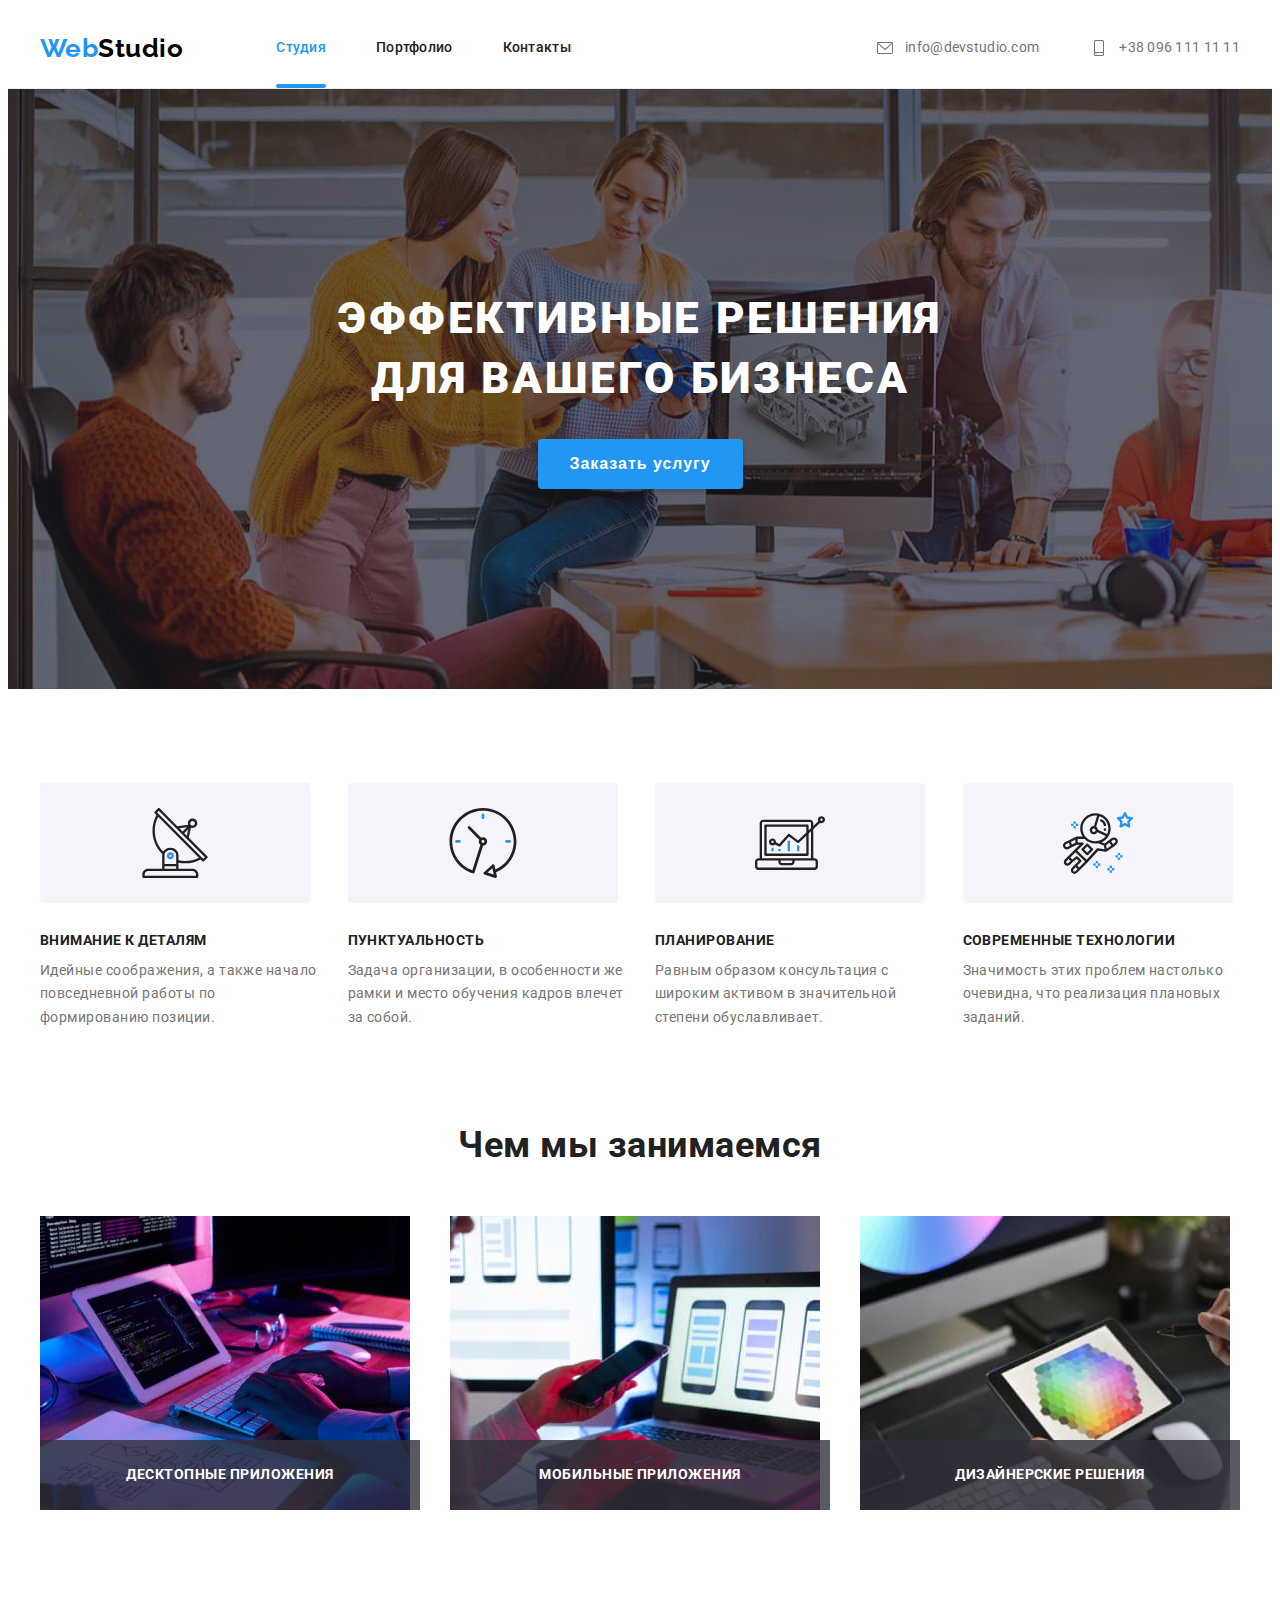
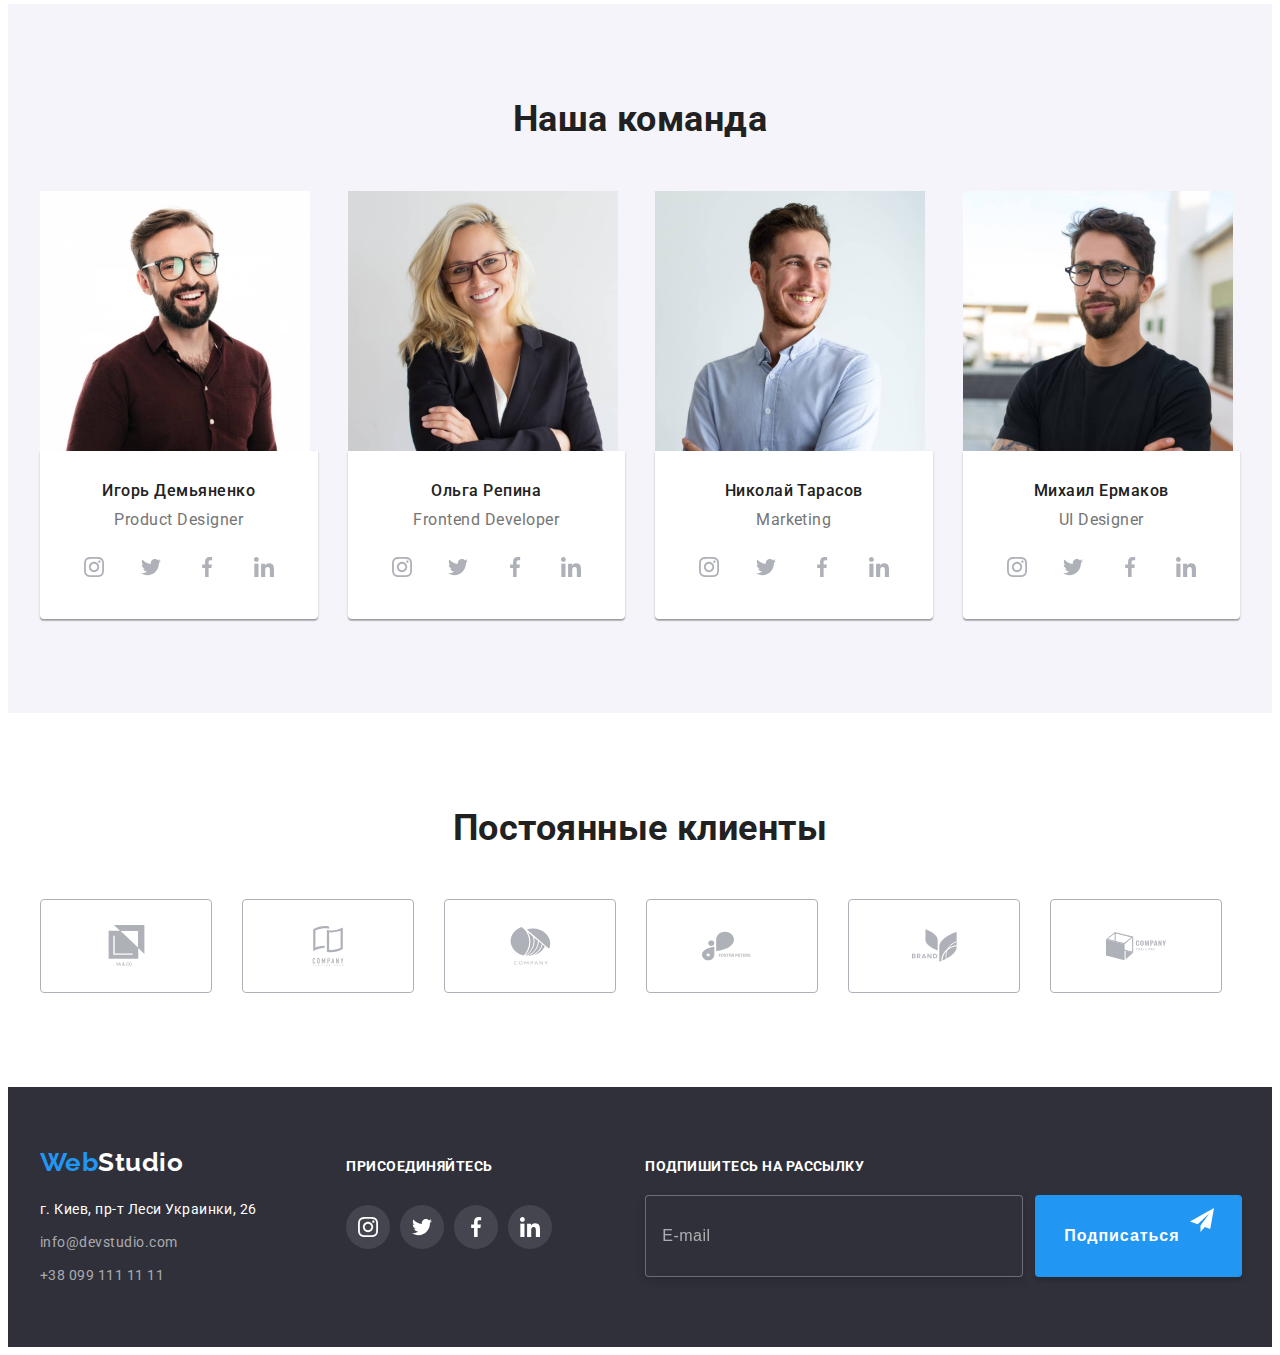
==== index.html @ fe9298d0 "доделывает scss" ====
<!DOCTYPE html>
<html lang="ru">
  <head>
    <meta charset="UTF-8" />
    <meta http-equiv="X-UA-Compatible" content="IE=edge" />
    <meta name="viewport" content="width=device-width, initial-scale=1.0" />
    <title>Document</title>
    <link rel="preconnect" href="https://fonts.googleapis.com" />
    <link rel="preconnect" href="https://fonts.gstatic.com" crossorigin />
    <link
      href="https://fonts.googleapis.com/css2?family=Oleo+Script&family=Raleway:wght@700&family=Roboto:wght@400;500;700;900&display=swap"
      rel="stylesheet"
    />
    <link
      rel="stylesheet"
      href="https://cdnjs.cloudflare.com/ajax/libs/modern-normalize/1.1.0/modern-normalize.min.css"
      integrity="sha512-wpPYUAdjBVSE4KJnH1VR1HeZfpl1ub8YT/NKx4PuQ5NmX2tKuGu6U/JRp5y+Y8XG2tV+wKQpNHVUX03MfMFn9Q=="
      crossorigin="anonymous"
      referrerpolicy="no-referrer"
    />
    <link rel="stylesheet" href="./css/main.min.css" />
  </head>

  <body>
    <!-- Это шапка сайта-->
    <header class="header">
      <div class="container">
        <a class="logo-link link" href="" lang="en"><span class="logo-text">Web</span>Studio</a>
        <!-- Навигация на другие страницы -->
        <nav class="navigation">
          <ul class="nav-list list">
            <li class="nav-header-list-item">
              <a class="nav-list-link active-page link" href="">Студия</a>
            </li>
            <li class="nav-header-list-item">
              <a class="nav-list-link link" href="./portfolio.html">Портфолио</a>
            </li>
            <li class="nav-header-list-item">
              <a class="nav-list-link link" href="">Контакты</a>
            </li>
          </ul>
        </nav>
        <ul class="nav-contact-list list">
          <li class="nav-contact-list-item">
            <a class="header-contact-link link" href="mailto:info@devstudio.com">
              <svg class="header-contact-link-icon" width="20" height="16">
                <use href="./images/sprite.svg#icon-envelope"></use>
              </svg>

              info@devstudio.com</a
            >
          </li>
          <li class="nav-contact-list-item link">
            <a class="header-contact-link link" href="tel:+380961111111">
              <svg class="header-contact-link-icon" width="20" height="16">
                <use href="./images/sprite.svg#icon-smartphone"></use>
              </svg>
              +38 096 111 11 11</a
            >
          </li>
        </ul>
      </div>
    </header>
    <main>
      <!-- Это герой!-->
      <section class="hero">
        <div class="container">
          <h1 class="hero-title">
            Эффективные решения <span class="indent">для вашего бизнеса</span>
          </h1>
          <button class="btn" type="button" data-modal-open>Заказать услугу</button>
        </div>
      </section>

      <!-- Наши преимущества-->
      <section class="benefits section">
        <div class="container">
          <h2 class="title visually-hidden">Наши преимущества</h2>
          <ul class="benefits-list list">
            <li class="benefits-list-item">
              <div class="benefits-list-item-icon">
                <svg width="70" height="70">
                  <use href="./images/sprite.svg#icon-antenna"></use>
                </svg>
              </div>
              <h3 class="benefits-list-title">Внимание к деталям</h3>
              <p class="benefits-description">
                Идейные соображения, а также начало повседневной работы по формированию позиции.
              </p>
            </li>
            <li class="benefits-list-item">
              <div class="benefits-list-item-icon">
                <svg width="70" height="70">
                  <use href="./images/sprite.svg#icon-clock"></use>
                </svg>
              </div>
              <h3 class="benefits-list-title">Пунктуальность</h3>
              <p class="benefits-description">
                Задача организации, в особенности же рамки и место обучения кадров влечет за собой.
              </p>
            </li>
            <li class="benefits-list-item">
              <div class="benefits-list-item-icon">
                <svg width="70" height="70">
                  <use href="./images/sprite.svg#icon-diagram"></use>
                </svg>
              </div>
              <h3 class="benefits-list-title">Планирование</h3>
              <p class="benefits-description">
                Равным образом консультация с широким активом в значительной степени обуславливает.
              </p>
            </li>
            <li class="benefits-list-item">
              <div class="benefits-list-item-icon">
                <svg width="70" height="70">
                  <use href="./images/sprite.svg#icon-astronaut"></use>
                </svg>
              </div>
              <h3 class="benefits-list-title">Современные технологии</h3>
              <p class="benefits-description">
                Значимость этих проблем настолько очевидна, что реализация плановых заданий.
              </p>
            </li>
          </ul>
        </div>
      </section>

      <!-- Чем мы занимаемся-->
      <section class="activity section">
        <div class="container">
          <h2 class="title">Чем мы занимаемся</h2>
          <ul class="activity-list list">
            <li class="activity-list-item">
              <a href="">
                <div class="activity-list-img">
                  <img
                    src="./images/activity/img1.jpg"
                    alt="Планшет и клавиатура"
                    width="370"
                    height="294"
                  />
                  <p class="activity-list-description">Десктопные приложения</p>
                </div>
              </a>
            </li>
            <li class="activity-list-item">
              <a href="">
                <div class="activity-list-img">
                  <img
                    src="./images/activity/img2.jpg"
                    alt="Ноутбук и телефон"
                    width="370"
                    height="294"
                  />
                  <p class="activity-list-description">Мобильные приложения</p>
                </div>
              </a>
            </li>
            <li class="activity-list-item">
              <a href="">
                <div class="activity-list-img">
                  <img src="./images/activity/img3.jpg" alt="Планшет" width="370" height="294" />
                  <p class="activity-list-description">Дизайнерские решения</p>
                </div>
              </a>
            </li>
          </ul>
        </div>
      </section>

      <!-- Наша команда-->
      <section class="team section">
        <div class="container">
          <h2 class="title">Наша команда</h2>
          <ul class="team-list list">
            <li class="team-list-item">
              <img
                src="./images/command/foto-1.jpg"
                alt="Игорь Демьяненко"
                width="270"
                height="260"
              />
              <div class="team-list-item-wrapper">
                <h3 class="team-list-title">Игорь Демьяненко</h3>
                <p class="team-list-description" lang="en">Product Designer</p>
                <ul class="list-social list">
                  <li>
                    <a class="list-social-link" href="">
                      <svg class="list-social-link-icon" width="20" height="20">
                        <use href="./images/sprite.svg#icon-instagram"></use>
                      </svg>
                    </a>
                  </li>
                  <li>
                    <a class="list-social-link" href="">
                      <svg class="list-social-link-icon" width="20" height="20">
                        <use href="./images/sprite.svg#icon-twitter"></use>
                      </svg>
                    </a>
                  </li>
                  <li>
                    <a class="list-social-link" href="">
                      <svg class="list-social-link-icon" width="20" height="20">
                        <use href="./images/sprite.svg#icon-facebook"></use>
                      </svg>
                    </a>
                  </li>
                  <li>
                    <a class="list-social-link" href="">
                      <svg class="list-social-link-icon" width="20" height="20">
                        <use href="./images/sprite.svg#icon-linkedin"></use>
                      </svg>
                    </a>
                  </li>
                </ul>
              </div>
            </li>
            <li class="team-list-item">
              <img src="./images/command/foto-2.jpg" alt="Ольга Репина" width="270" height="260" />
              <div class="team-list-item-wrapper">
                <h3 class="team-list-title">Ольга Репина</h3>
                <p class="team-list-description" lang="en">Frontend Developer</p>
                <ul class="list-social list">
                  <li>
                    <a class="list-social-link" href="">
                      <svg class="list-social-link-icon" width="20" height="20">
                        <use href="./images/sprite.svg#icon-instagram"></use>
                      </svg>
                    </a>
                  </li>
                  <li>
                    <a class="list-social-link" href="">
                      <svg class="list-social-link-icon" width="20" height="20">
                        <use href="./images/sprite.svg#icon-twitter"></use>
                      </svg>
                    </a>
                  </li>
                  <li>
                    <a class="list-social-link" href="">
                      <svg class="list-social-link-icon" width="20" height="20">
                        <use href="./images/sprite.svg#icon-facebook"></use>
                      </svg>
                    </a>
                  </li>
                  <li>
                    <a class="list-social-link" href="">
                      <svg class="list-social-link-icon" width="20" height="20">
                        <use href="./images/sprite.svg#icon-linkedin"></use>
                      </svg>
                    </a>
                  </li>
                </ul>
              </div>
            </li>
            <li class="team-list-item">
              <img
                src="./images/command/foto-3.jpg"
                alt="Николай Тарасов"
                width="270"
                height="260"
              />
              <div class="team-list-item-wrapper">
                <h3 class="team-list-title">Николай Тарасов</h3>
                <p class="team-list-description" lang="en">Marketing</p>
                <ul class="list-social list">
                  <li>
                    <a class="list-social-link" href="">
                      <svg class="list-social-link-icon" width="20" height="20">
                        <use href="./images/sprite.svg#icon-instagram"></use>
                      </svg>
                    </a>
                  </li>
                  <li>
                    <a class="list-social-link" href="">
                      <svg class="list-social-link-icon" width="20" height="20">
                        <use href="./images/sprite.svg#icon-twitter"></use>
                      </svg>
                    </a>
                  </li>
                  <li>
                    <a class="list-social-link" href="">
                      <svg class="list-social-link-icon" width="20" height="20">
                        <use href="./images/sprite.svg#icon-facebook"></use>
                      </svg>
                    </a>
                  </li>
                  <li>
                    <a class="list-social-link" href="">
                      <svg class="list-social-link-icon" width="20" height="20">
                        <use href="./images/sprite.svg#icon-linkedin"></use>
                      </svg>
                    </a>
                  </li>
                </ul>
              </div>
            </li>
            <li class="team-list-item">
              <img
                src="./images/command/foto-4.jpg"
                alt="Михаил Ермаков"
                width="270"
                height="260"
              />
              <div class="team-list-item-wrapper">
                <h3 class="team-list-title">Михаил Ермаков</h3>
                <p class="team-list-description" lang="en">UI Designer</p>
                <ul class="list-social list">
                  <li>
                    <a class="list-social-link" href="">
                      <svg class="list-social-link-icon" width="20" height="20">
                        <use href="./images/sprite.svg#icon-instagram"></use>
                      </svg>
                    </a>
                  </li>
                  <li>
                    <a class="list-social-link" href="">
                      <svg class="list-social-link-icon" width="20" height="20">
                        <use href="./images/sprite.svg#icon-twitter"></use>
                      </svg>
                    </a>
                  </li>
                  <li>
                    <a class="list-social-link" href="">
                      <svg class="list-social-link-icon" width="20" height="20">
                        <use href="./images/sprite.svg#icon-facebook"></use>
                      </svg>
                    </a>
                  </li>
                  <li>
                    <a class="list-social-link" href="">
                      <svg class="list-social-link-icon" width="20" height="20">
                        <use href="./images/sprite.svg#icon-linkedin"></use>
                      </svg>
                    </a>
                  </li>
                </ul>
              </div>
            </li>
          </ul>
        </div>
      </section>

      <!-- Постоянные клиенты-->
      <section class="clients section">
        <div class="container">
          <h2 class="title">Постоянные клиенты</h2>
          <ul class="clients-list list">
            <li class="clients-list-item">
              <a class="clients-list-link" href="">
                <svg class="clients-list-link-icon" width="41" height="47">
                  <use href="./images/sprite.svg#icon-client-one"></use>
                </svg>
              </a>
            </li>
            <li class="clients-list-item">
              <a class="clients-list-link" href="">
                <svg class="clients-list-link-icon" width="40" height="52">
                  <use href="./images/sprite.svg#icon-client-two"></use>
                </svg>
              </a>
            </li>
            <li class="clients-list-item">
              <a class="clients-list-link" href="">
                <svg class="clients-list-link-icon" width="43" height="41">
                  <use href="./images/sprite.svg#icon-client-three"></use>
                </svg>
              </a>
            </li>
            <li class="clients-list-item">
              <a class="clients-list-link" href="">
                <svg class="clients-list-link-icon" width="106" height="60">
                  <use href="./images/sprite.svg#icon-client-four"></use>
                </svg>
              </a>
            </li>
            <li class="clients-list-item">
              <a class="clients-list-link" href="">
                <svg class="clients-list-link-icon" width="63" height="45">
                  <use href="./images/sprite.svg#icon-client-five"></use>
                </svg>
              </a>
            </li>
            <li class="clients-list-item">
              <a class="clients-list-link" href="">
                <svg class="clients-list-link-icon" width="106" height="60">
                  <use href="./images/sprite.svg#icon-client-six"></use>
                </svg>
              </a>
            </li>
          </ul>
        </div>
      </section>
    </main>

    <!-- Подвал-->
    <footer class="footer section">
      <div class="container">
        <div>
          <a class="logo-link link" href="" lang="en"
            ><span class="logo-text">Web</span><span class="logo-text-footer">Studio</span></a
          >
          <address class="footer-address">
            <ul class="list">
              <li class="footer-address-list-item">
                <a
                  class="footer-address-list-link"
                  href="https://www.google.com/maps/place/%D0%B1%D1%83%D0%BB.+%D0%9B%D0%B5%D1%81%D0%B8+%D0%A3%D0%BA%D1%80%D0%B0%D0%B8%D0%BD%D0%BA%D0%B8,+26,+%D0%9A%D0%B8%D0%B5%D0%B2,+02000/@50.4263966,30.5351145,16.25z/data=!4m5!3m4!1s0x40d4cf0e033ecbe9:0x57a4dffefec77da0!8m2!3d50.4265807!4d30.5383858"
                  target="_blank"
                  rel="noreferrer noopener nofollow"
                >
                  г. Киев, пр-т Леси Украинки, 26</a
                >
              </li>
              <li class="footer-address-list-item">
                <a
                  class="footer-address-list-link footer-contact-link"
                  href="mailto:info@devstudio.com"
                  >info@devstudio.com</a
                >
              </li>
              <li class="footer-address-list-item">
                <a class="footer-address-list-link footer-contact-link" href="tel:+380961111111"
                  >+38 099 111 11 11</a
                >
              </li>
            </ul>
          </address>
        </div>
        <div class="subscription-wrapper">
          <p class="subscription">присоединяйтесь</p>
          <ul class="list-social subscription-list list">
            <li class="subscription-list-item">
              <a class="list-social-link subscription-list-link" href="">
                <svg class="subscription-list-icon" width="20" height="20">
                  <use href="./images/sprite.svg#icon-instagram"></use>
                </svg>
              </a>
            </li>
            <li class="subscription-list-item">
              <a class="list-social-link subscription-list-link" href="">
                <svg class="subscription-list-icon" width="20" height="20">
                  <use href="./images/sprite.svg#icon-twitter"></use>
                </svg>
              </a>
            </li>
            <li class="subscription-list-item">
              <a class="list-social-link subscription-list-link" href="">
                <svg class="subscription-list-icon" width="20" height="20">
                  <use href="./images/sprite.svg#icon-facebook"></use>
                </svg>
              </a>
            </li>
            <li class="subscription-list-item">
              <a class="list-social-link subscription-list-link" href="">
                <svg class="subscription-list-icon" width="20" height="20">
                  <use href="./images/sprite.svg#icon-linkedin"></use>
                </svg>
              </a>
            </li>
          </ul>
        </div>
        <form class="subscribe-form">
          <p class="subscribe-form-name subscription">Подпишитесь на рассылку</p>
          <div class="subscribe-form-wrapper">
            <label class="subscribe-form-label">
              <input class="subscribe-form-email" type="email" name="email" placeholder="E-mail" />
            </label>
            <button class="subscribe-form-btn" type="submit">Подписаться</button>
            <svg class="subscribe-form-icon" width="24" height="24">
              <use href="./images/sprite.svg#icon-icon-send"></use>
            </svg>
          </div>
        </form>
      </div>
    </footer>

    <!-- Модальное окно -->
    <div class="backdrop is-hidden" data-modal>
      <div class="modal">
        <button class="modal-btn-close" type="button" data-modal-close>
          <svg class="modal-btn-icon" width="18" height="18">
            <use href="./images/sprite.svg#icon-close-btn"></use>
          </svg>
        </button>
        <form class="contact-form">
          <p class="contact-form-name">Оставьте свои данные, мы вам перезвоним</p>
          <label class="contact-form-label">
            <span class="contact-form-label-data">Имя</span>
            <span class="contact-form-label-wrapper">
              <input
                class="contact-form-input"
                name="user-name"
                type="text"
                required
                placeholder=" "
              />
              <svg class="contact-form-icon" width="18" height="18">
                <use href="./images/sprite.svg#icon-person-black"></use>
              </svg>
            </span>
          </label>
          <label class="contact-form-label">
            <span class="contact-form-label-data">Телефон</span>
            <span class="contact-form-label-wrapper">
              <input
                class="contact-form-input"
                name="user-phone"
                type="tel"
                required
                placeholder=" "
              />
              <svg class="contact-form-icon" width="18" height="18">
                <use href="./images/sprite.svg#icon-phone-black"></use>
              </svg>
            </span>
          </label>
          <label class="contact-form-label">
            <span class="contact-form-label-data">Почта</span>
            <span class="contact-form-label-wrapper">
              <input
                class="contact-form-input"
                name="user-email"
                type="email"
                required
                placeholder=" "
              />
              <svg class="contact-form-icon" width="18" height="18">
                <use href="./images/sprite.svg#icon-email-black"></use>
              </svg>
            </span>
          </label>
          <label class="contact-form-label">
            <span class="contact-form-label-data">Комментарий</span>
            <textarea
              class="contact-form-message"
              name="user_message"
              placeholder="Введите текст"
            ></textarea>
          </label>
          <div class="contact-form-checkbox-wrapper">
            <input
              class="contact-form-checkbox visually-hidden"
              name="accept-policy"
              type="checkbox"
              id="policy-checkbox"
              required
            />
            <label class="contact-form-checkbox-label" for="policy-checkbox">
              <svg class="contact-form-checkbox-icon" width="16" height="15">
                <use href="./images/sprite.svg#icon-vector"></use>
              </svg>
              <svg class="contact-form-checkbox-icon-check" width="11" height="8">
                <use href="./images/sprite.svg#icon-vector-check"></use>
              </svg>
              Соглашаюсь с рассылкой и принимаю&nbsp;<a
                class="contact-form-checkbox-label-link"
                href=""
                >Условия договора</a
              ></label
            >
          </div>
          <button class="btn contact-form-checkbox-btn" type="submit">Отправить</button>
        </form>
      </div>
    </div>

    <script src="./js/modal.js"></script>
  </body>
</html>
---- css/main.min.css ----
:root{--primary-font-family: Roboto, sans-serif;--secondary-font-family: Raleway, sans-serif;--primary-text-color: #212121;--secondary-text-color: #757575;--light-text-color: #ffffff;--dark-text-color: #000000;--accent-color: #2196f3;--primary-background-color: #ffffff;--secondary-background-color: #e5e5e5;--dark-background-color: #2f303a;--bg-images-lianer-gradient: rgba(47, 48, 58, 0.4);--bg-activity-section: rgba(47, 48, 58, 0.8);--bg-cards-portfolio: rgba(33, 150, 243, 0.9);--bg-bd-modal: rgba(0, 0, 0, 0.2);--bg-modal-form-border: rgba(33, 33, 33, 0.2);--button-hover-color: #188ce8;--border-img-color: #eeeeee;--footer-contact-link-color: #ffffff99;--btn-portfolio-bg-color: #f5f4fa;--icon-social-color: #afb1b8;--transition-duration: 250ms;--transition-timing-function: cubic-bezier(0.4, 0, 0.2, 1)}.visually-hidden{position:absolute;width:1px;height:1px;margin:-1px;border:0;padding:0;white-space:nowrap;clip-path:inset(100%);clip:rect(0 0 0 0);overflow:hidden}body{font-family:var(--primary-font-family);letter-spacing:0.03em;color:var(--primary-text-color);background-color:var(--primary-background-color)}h1,h2,h3,h4,h5,h6,p{margin:0}img{display:block;max-width:100%;height:auto}.link{text-decoration:none;color:currentColor}.list{list-style:none;padding:0;margin:0}.section{padding-top:94px;padding-bottom:94px}.container{width:1200px;margin:0 auto;padding-left:15px;padding-right:15px}.indent{display:block}.logo-link{display:block;margin-right:93px;font-family:var(--secondary-font-family);font-weight:700;font-size:26px;line-height:1.19;color:var(--dark-text-color)}.logo-text{color:var(--accent-color)}.btn{min-width:200px;padding:10px 32px;border:none;border-radius:4px;font-weight:700;font-size:16px;line-height:1.87;align-items:center;letter-spacing:0.06em;cursor:pointer;color:var(--light-text-color);background-color:var(--accent-color);box-shadow:0px 4px 4px rgba(0,0,0,0.15);transition:background-color var(--transition-duration) var(--transition-timing-function),box-shadow var(--transition-duration) var(--transition-timing-function)}.btn:hover,.btn:focus{background-color:var(--button-hover-color);box-shadow:0px 4px 4px rgba(0,0,0,0.15)}.title{margin-bottom:50px;font-weight:700;font-size:36px;line-height:1.17;text-align:center}.list-social{display:flex;justify-content:space-between;margin-right:32px;margin-left:32px}.list-social-link{display:flex;width:44px;height:44px;border-radius:50%;justify-content:center;align-items:center;transition:background-color var(--transition-duration) var(--transition-timing-function)}.list-social-link:hover,.list-social-link:focus{background-color:var(--accent-color)}.list-social-link-icon{fill:var(--icon-social-color);transition:fill var(--transition-duration) var(--transition-timing-function)}.list-social-link:hover .list-social-link-icon,.list-social-link:focus .list-social-link-icon{fill:var(--light-text-color)}.backdrop{position:fixed;left:0;top:0;width:100vw;height:100vh;background:var(--bg-bd-modal);transition:transform var(--transition-duration) var(--transition-timing-function)}.backdrop.is-hidden{opacity:0;visibility:hidden;pointer-events:none}.backdrop.is-hidden .modal{transform:scale(1.1)}.modal{position:absolute;top:50%;left:50%;transform:translate(-50%, -50%) scale(1);width:528px;height:581px;background:var(--primary-background-color);box-shadow:0px 1px 3px rgba(0,0,0,0.12),0px 1px 1px rgba(0,0,0,0.14),0px 2px 1px rgba(0,0,0,0.2);border-radius:4px;padding:40px}.modal-btn-close{position:absolute;right:8px;top:8px;display:flex;justify-content:center;align-items:center;width:30px;height:30px;border-radius:50%;background:var(--primary-background-color);border:1px solid rgba(0,0,0,0.1);padding:0;cursor:pointer;transition:fill var(--transition-duration) var(--transition-timing-function)}.modal-btn-close:hover,.modal-btn-close:focus{outline:none;fill:var(--accent-color)}.contact-form-name{margin-bottom:12px;font-weight:700;font-size:20px;line-height:1.15;text-align:center;color:var(--primary-text-color)}.contact-form-label{display:block}.contact-form-label-data{margin-bottom:4px;display:inline-block;font-size:12px;line-height:1.17;letter-spacing:0.01em;color:var(--secondary-text-color)}.contact-form-label-wrapper{position:relative;display:block}.contact-form-input{padding-left:42px;padding-right:0;width:100%;height:40px;border:1px solid var(--bg-modal-form-border);border-radius:4px;transition:border-color var(--transition-duration) var(--transition-timing-function),fill var(--transition-duration) var(--transition-timing-function)}.contact-form-input:focus{outline:none;border-color:var(--accent-color);background-color:var(--primary-background-color);cursor:pointer}.contact-form-icon{position:absolute;left:12px;top:11px}.contact-form-input:focus+.contact-form-icon{fill:var(--accent-color)}.contact-form-input:not(:placeholder-shown):required,.contact-form-message:not(:placeholder-shown){border-color:var(--accent-color);background-color:var(--primary-background-color)}.contact-form-input:not(:placeholder-shown):required+.contact-form-icon{fill:var(--accent-color)}.contact-form-message{padding:12px 16px;width:100%;height:120px;resize:none;border:1px solid var(--bg-modal-form-border);border-radius:4px;transition:border-color var(--transition-duration) var(--transition-timing-function)}.contact-form-message:focus{outline:none;border-color:var(--accent-color);cursor:pointer}.contact-form-message::placeholder{font-weight:400;font-size:12px;line-height:1.17;letter-spacing:0.01em;color:rgba(117,117,117,0.5)}.contact-form-checkbox-wrapper{position:relative;margin-top:20px;margin-bottom:30px;display:flex;align-items:center;justify-content:center}.contact-form-checkbox-label{display:flex;align-items:center}.contact-form-checkbox-icon{margin-right:8px;fill:var(--primary-text-color)}.contact-form-checkbox-icon-check{position:absolute;left:17px;top:50%;transform:translateY(-50%);opacity:0}.contact-form-checkbox:focus+.contact-form-checkbox-label>.contact-form-checkbox-icon{fill:var(--accent-color)}.contact-form-checkbox:checked+.contact-form-checkbox-label>.contact-form-checkbox-icon{background-color:var(--accent-color);fill:var(--accent-color)}.contact-form-checkbox:checked+.contact-form-checkbox-label>.contact-form-checkbox-icon-check{opacity:1}.contact-form-checkbox-label{margin-left:8px;font-weight:400;font-size:14px;line-height:1.71;color:var(--secondary-text-color)}.contact-form-checkbox-label-link{color:var(--accent-color)}.contact-form-checkbox-btn{display:block;margin:0 auto;outline:none;padding:10px 55px}.header{border-bottom:1px solid #ececec}.header>.container{display:flex;align-items:center}.nav-list{display:flex;align-items:center}.nav-header-list-item{margin-right:50px}.nav-header-list-item:last-child{margin-right:0}.nav-list-link{position:relative;display:block;padding-top:32px;padding-bottom:32px;font-weight:500;font-size:14px;line-height:1.14;letter-spacing:0.02em;transition:color var(--transition-duration) var(--transition-timing-function)}.nav-list-link:hover,.nav-list-link:focus,.active-page,.header-contact-link:hover,.header-contact-link:focus{color:var(--accent-color)}.active-page::after{position:absolute;left:0;bottom:0;content:'';display:block;width:100%;height:4px;border-radius:2px;background-color:var(--accent-color)}.nav-contact-list{display:flex;margin-left:auto;align-items:center}.nav-contact-list-item{margin-right:50px}.nav-contact-list-item:last-child{margin-right:0}.header-contact-link{display:flex;justify-content:center;align-items:center;padding-top:32px;padding-bottom:32px;font-size:14px;line-height:1.14;letter-spacing:0.02em;color:var(--secondary-text-color)}.header-contact-link-icon{margin-right:10px;fill:var(--secondary-text-color);transition:fill var(--transition-duration) var(--transition-timing-function)}.header-contact-link:hover .header-contact-link-icon,.header-contact-link:focus .header-contact-link-icon{fill:var(--accent-color)}.hero{padding-top:200px;padding-bottom:200px;margin:0 auto;max-width:1600px;text-align:center;background-color:var(--dark-background-color);background-image:linear-gradient(var(--bg-images-lianer-gradient), var(--bg-images-lianer-gradient)),url(../images/hero/bg-fon-hero.jpg);background-size:cover}.hero-title{margin-bottom:30px;font-weight:900;font-size:44px;line-height:1.36;text-align:center;letter-spacing:0.06em;text-transform:uppercase;color:var(--light-text-color)}.benefits{padding-bottom:0}.benefits-list{display:flex;margin-left:-30px;margin-top:-30px}.benefits-list-item{flex-basis:calc((100% - 120px) / 4);margin-left:30px;margin-top:30px}.benefits-list-item-icon{display:flex;width:270px;height:120px;margin-bottom:30px;border-radius:4px;justify-content:center;align-items:center;background:var(--btn-portfolio-bg-color)}.benefits-list-title{margin-bottom:10px;font-size:14px;line-height:1.14;text-transform:uppercase;text-align:left}.benefits-description{font-size:14px;line-height:1.71;color:var(--secondary-text-color)}.activity-list{display:flex;margin-left:-30px;margin-top:-30px}.activity-list-item{flex-basis:calc((100% - 90px) / 3);margin-left:30px;margin-top:30px}.activity-list-img{position:relative}.activity-list-description{position:absolute;left:0;bottom:0;width:100%;font-weight:700;font-size:14px;line-height:1.14;text-align:center;text-transform:uppercase;color:var(--light-text-color);background:var(--bg-activity-section);padding-top:27px;padding-bottom:27px}.team{background-color:var(--btn-portfolio-bg-color)}.team-list{display:flex;margin-left:-30px;margin-top:-30px}.team-list-item{flex-basis:calc((100% - 120px) / 4);margin-left:30px;margin-top:30px}.team-list-item-wrapper{padding-top:30px;padding-bottom:30px;border-radius:0px 0px 4px 4px;box-shadow:0px 1px 3px rgba(0,0,0,0.12),0px 1px 1px rgba(0,0,0,0.14),0px 2px 1px rgba(0,0,0,0.2);background:var(--primary-background-color)}.team-list-title{margin-bottom:10px;font-weight:500;font-size:16px;line-height:1.19;text-align:center}.team-list-description{margin-bottom:16px;font-size:16px;line-height:1.19;text-align:center;color:var(--secondary-text-color)}.clients-list{display:flex}.clients-list-item{margin-right:30px}.clients-list-item:last-child{margin-right:0}.clients-list-link{display:flex;width:170px;height:92px;border:1px solid var(--icon-social-color);border-radius:4px;justify-content:center;align-items:center;transition:border-color var(--transition-duration) var(--transition-timing-function)}.clients-list-link:hover{border-color:var(--accent-color);transition:fill var(--transition-duration) var(--transition-timing-function)}.clients-list-link:hover .clients-list-link-icon,.clients-list-link:focus .clients-list-link-icon{fill:var(--accent-color)}.clients-list-link-icon{fill:var(--icon-social-color)}.footer{background-color:var(--dark-background-color)}.footer{padding-top:60px;padding-bottom:60px}.footer>.container{display:flex;align-items:baseline}.logo-text-footer{color:var(--light-text-color)}.footer-address{margin-top:20px;font-style:normal}.footer-address-list-item{margin-bottom:9px}.footer-address-list-item:last-child{margin-bottom:0}.footer-address-list-link{text-decoration:none;font-size:14px;line-height:1.71;color:var(--light-text-color);transition:color var(--transition-duration) var(--transition-timing-function)}.footer-address-list-link:hover,.footer-address-list-link:focus{color:var(--accent-color)}.footer-contact-link{color:var(--footer-contact-link-color)}.subscription-wrapper{margin-left:70px}.subscription{margin-bottom:30px;font-weight:700;font-size:14px;line-height:1.14;text-transform:uppercase;color:var(--light-text-color)}.subscription-list{margin-left:0;margin-right:0}.subscription-list-link{background:rgba(255,255,255,0.1)}.subscription-list-item{margin-right:10px}.subscription-list-item:last-child{margin-right:0}.subscription-list-icon{fill:var(--light-text-color)}.subscribe-form{margin-left:93px}.subscribe-form-name{margin-bottom:20px}.subscribe-form-wrapper{position:relative;display:flex}.subscribe-form-email{outline:none;padding-top:15px;padding-bottom:15px;padding-left:16px;width:358px;height:50px;border:1px solid rgba(255,255,255,0.3);filter:drop-shadow(0px 4px 4px rgba(0,0,0,0.15));border-radius:4px;background-color:var(--dark-background-color);color:rgba(255,255,255,0.6);font-size:16px;line-height:1.25;align-items:center}.subscribe-form-email::placeholder{font-weight:400;font-size:16px;line-height:1.25;align-items:center;letter-spacing:0.03em;color:rgba(255,255,255,0.6)}.subscribe-form-btn{margin-left:12px;padding-left:29px;padding-right:62px;padding-top:10px;padding-bottom:10px;min-width:200px;border:none;border-radius:4px;font-weight:700;font-size:16px;line-height:1.87;letter-spacing:0.06em;cursor:pointer;color:var(--light-text-color);background-color:var(--accent-color);box-shadow:0px 4px 4px rgba(0,0,0,0.15)}.subscribe-form-icon{position:absolute;right:28px;top:13px}
/*# sourceMappingURL=main.min.css.map */
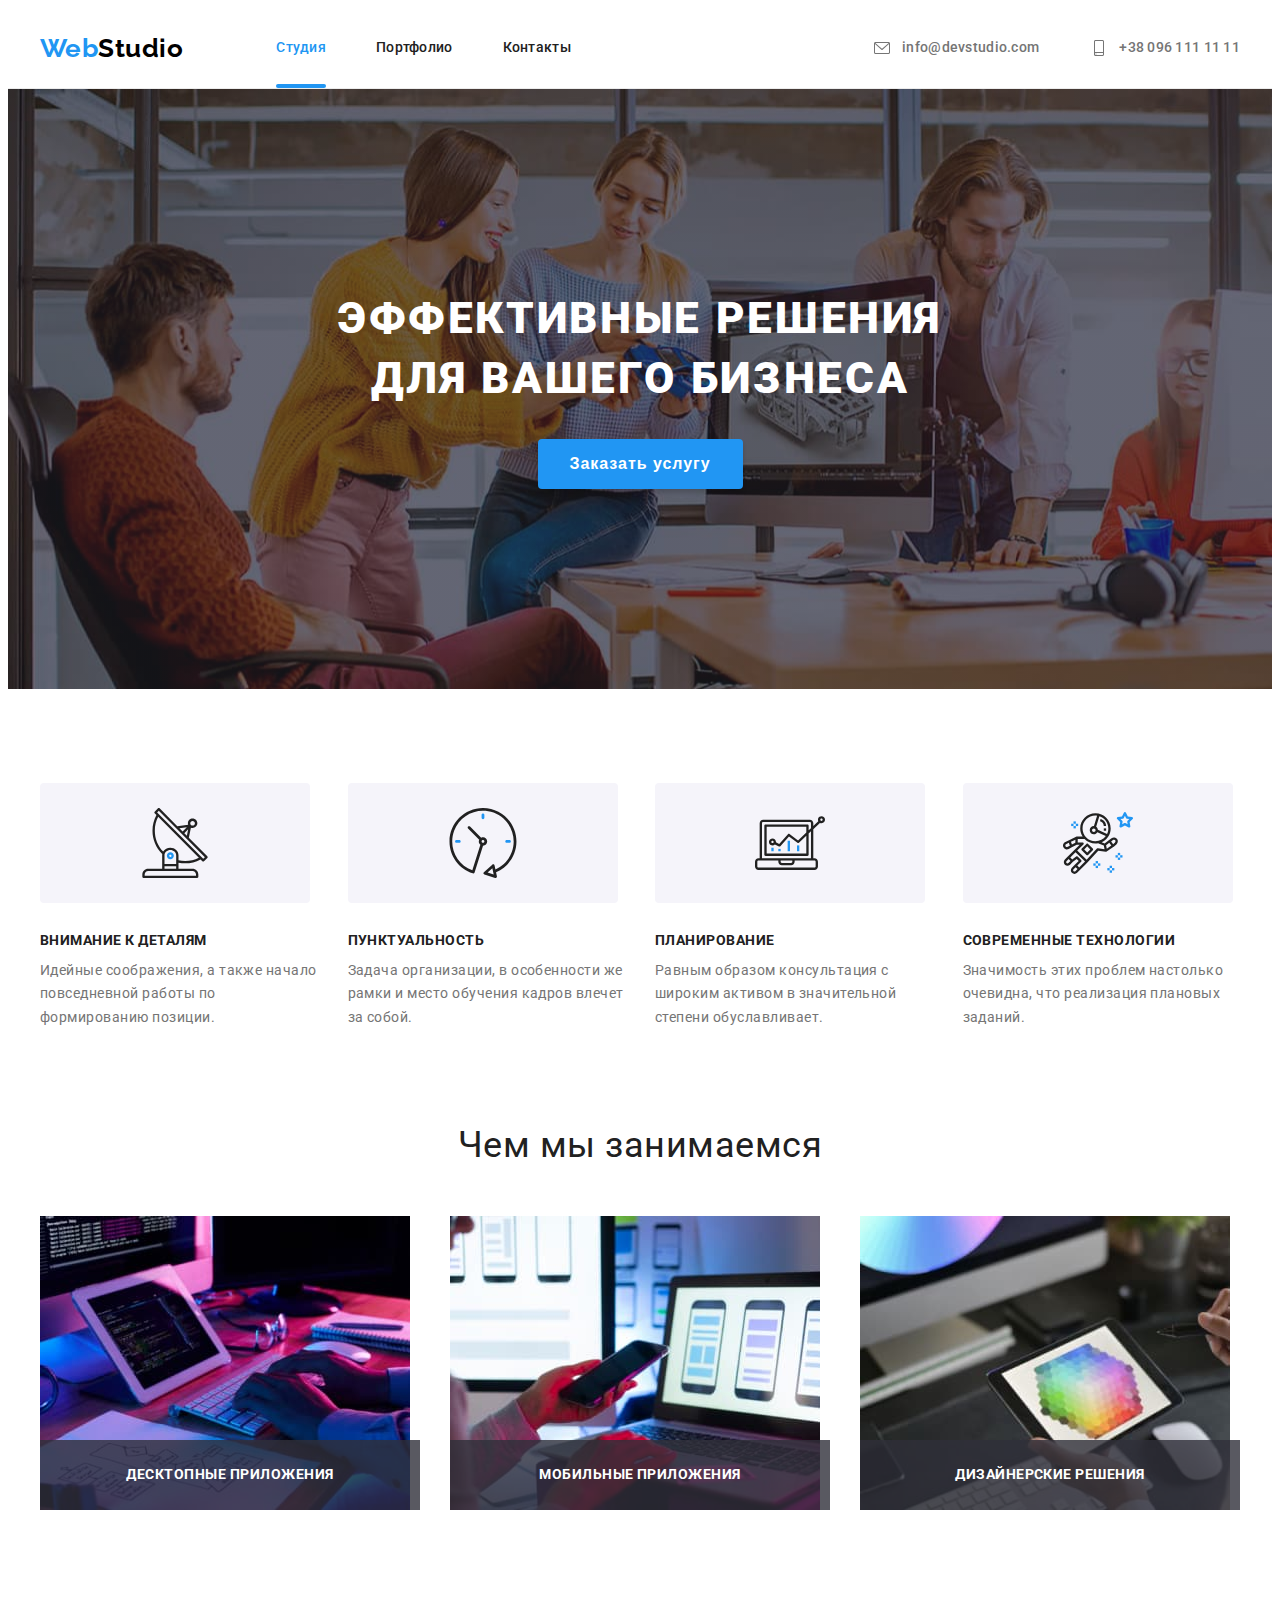
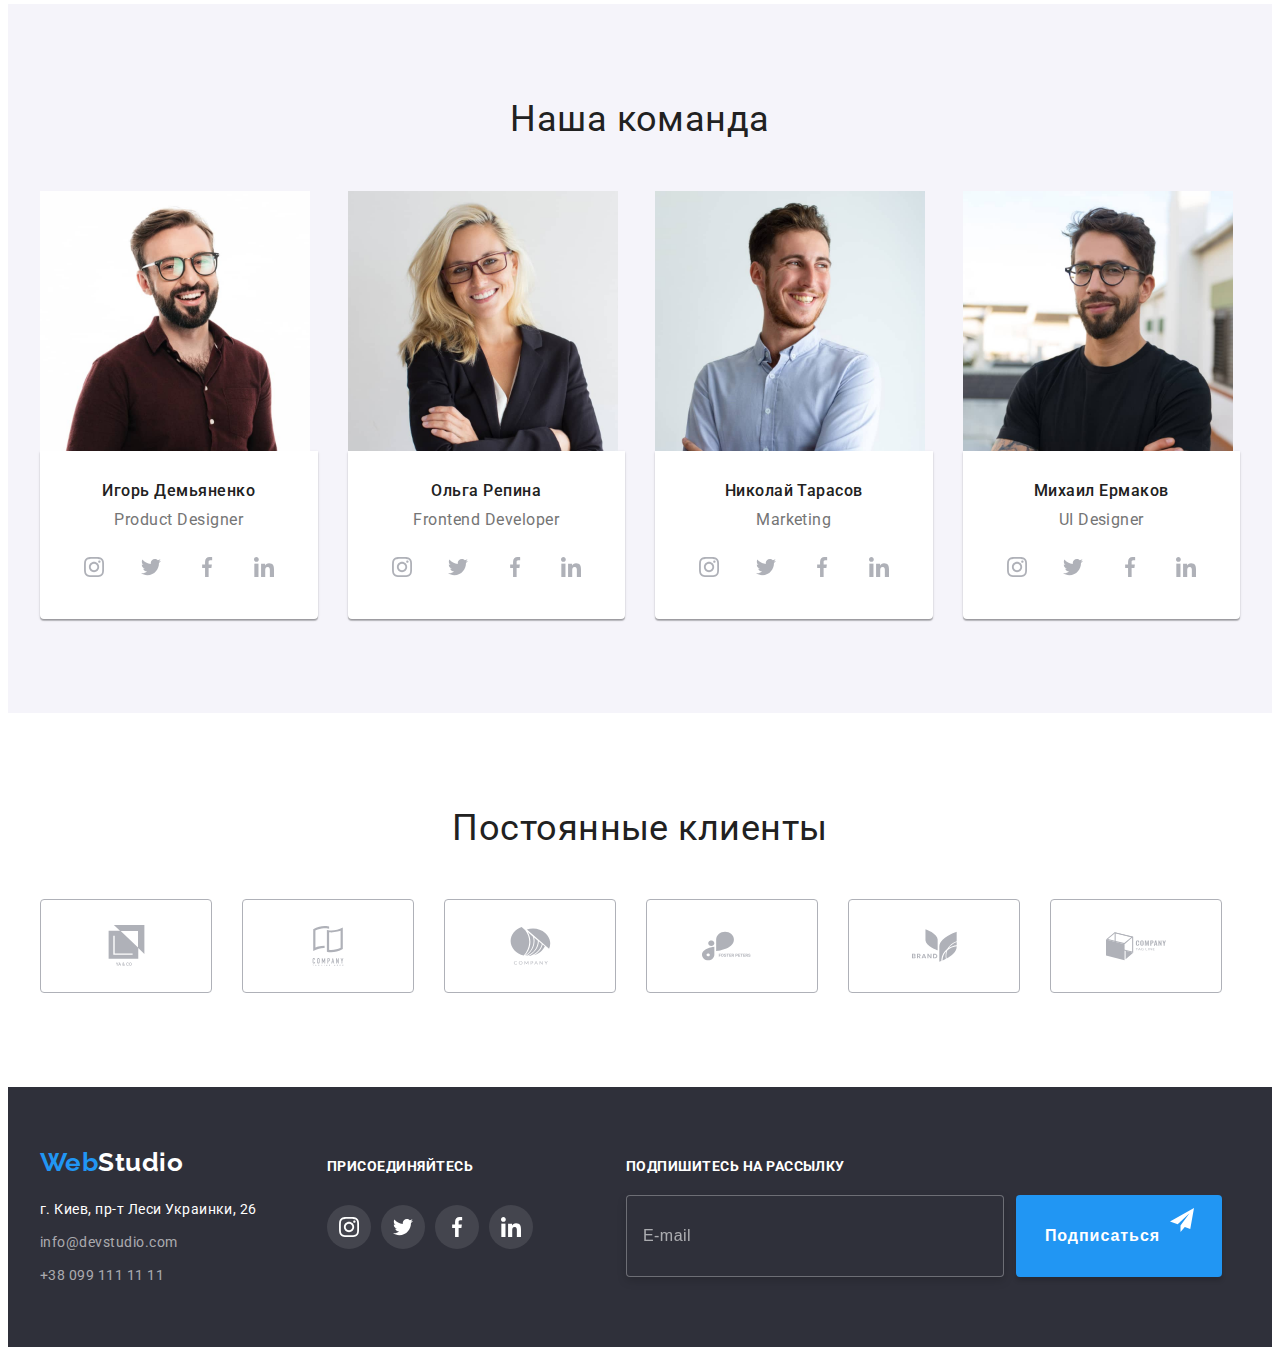
==== commit 2fef4324: "делает классы по БЭМ для хедера" ====
--- a/index.html
+++ b/index.html
@@ -25,34 +25,36 @@
     <!-- Это шапка сайта-->
     <header class="header">
       <div class="container">
-        <a class="logo-link link" href="" lang="en"><span class="logo-text">Web</span>Studio</a>
+        <a class="logo header__logo link" href="" lang="en"
+          ><span class="logo__text">Web</span>Studio</a
+        >
         <!-- Навигация на другие страницы -->
         <nav class="navigation">
           <ul class="nav-list list">
-            <li class="nav-header-list-item">
-              <a class="nav-list-link active-page link" href="">Студия</a>
-            </li>
-            <li class="nav-header-list-item">
-              <a class="nav-list-link link" href="./portfolio.html">Портфолио</a>
-            </li>
-            <li class="nav-header-list-item">
-              <a class="nav-list-link link" href="">Контакты</a>
+            <li class="nav-list__item">
+              <a class="nav-list__link active-page link" href="">Студия</a>
+            </li>
+            <li class="nav-list__item">
+              <a class="nav-list__link link" href="./portfolio.html">Портфолио</a>
+            </li>
+            <li class="nav-list__item">
+              <a class="nav-list__link link" href="">Контакты</a>
             </li>
           </ul>
         </nav>
-        <ul class="nav-contact-list list">
-          <li class="nav-contact-list-item">
-            <a class="header-contact-link link" href="mailto:info@devstudio.com">
-              <svg class="header-contact-link-icon" width="20" height="16">
+        <ul class="contact-list list">
+          <li class="contact-list__item">
+            <a class="contact-list__link link" href="mailto:info@devstudio.com">
+              <svg class="contact-list__icon" width="20" height="16">
                 <use href="./images/sprite.svg#icon-envelope"></use>
               </svg>
 
               info@devstudio.com</a
             >
           </li>
-          <li class="nav-contact-list-item link">
-            <a class="header-contact-link link" href="tel:+380961111111">
-              <svg class="header-contact-link-icon" width="20" height="16">
+          <li class="contact-list__item link">
+            <a class="contact-list__link link" href="tel:+380961111111">
+              <svg class="contact-list__icon" width="20" height="16">
                 <use href="./images/sprite.svg#icon-smartphone"></use>
               </svg>
               +38 096 111 11 11</a
@@ -396,8 +398,8 @@
     <footer class="footer section">
       <div class="container">
         <div>
-          <a class="logo-link link" href="" lang="en"
-            ><span class="logo-text">Web</span><span class="logo-text-footer">Studio</span></a
+          <a class="logo link" href="" lang="en"
+            ><span class="logo__text">Web</span><span class="logo__text-footer">Studio</span></a
           >
           <address class="footer-address">
             <ul class="list">
--- a/css/main.min.css
+++ b/css/main.min.css
@@ -1,2 +1,2 @@
-:root{--primary-font-family: Roboto, sans-serif;--secondary-font-family: Raleway, sans-serif;--primary-text-color: #212121;--secondary-text-color: #757575;--light-text-color: #ffffff;--dark-text-color: #000000;--accent-color: #2196f3;--primary-background-color: #ffffff;--secondary-background-color: #e5e5e5;--dark-background-color: #2f303a;--bg-images-lianer-gradient: rgba(47, 48, 58, 0.4);--bg-activity-section: rgba(47, 48, 58, 0.8);--bg-cards-portfolio: rgba(33, 150, 243, 0.9);--bg-bd-modal: rgba(0, 0, 0, 0.2);--bg-modal-form-border: rgba(33, 33, 33, 0.2);--button-hover-color: #188ce8;--border-img-color: #eeeeee;--footer-contact-link-color: #ffffff99;--btn-portfolio-bg-color: #f5f4fa;--icon-social-color: #afb1b8;--transition-duration: 250ms;--transition-timing-function: cubic-bezier(0.4, 0, 0.2, 1)}.visually-hidden{position:absolute;width:1px;height:1px;margin:-1px;border:0;padding:0;white-space:nowrap;clip-path:inset(100%);clip:rect(0 0 0 0);overflow:hidden}body{font-family:var(--primary-font-family);letter-spacing:0.03em;color:var(--primary-text-color);background-color:var(--primary-background-color)}h1,h2,h3,h4,h5,h6,p{margin:0}img{display:block;max-width:100%;height:auto}.link{text-decoration:none;color:currentColor}.list{list-style:none;padding:0;margin:0}.section{padding-top:94px;padding-bottom:94px}.container{width:1200px;margin:0 auto;padding-left:15px;padding-right:15px}.indent{display:block}.logo-link{display:block;margin-right:93px;font-family:var(--secondary-font-family);font-weight:700;font-size:26px;line-height:1.19;color:var(--dark-text-color)}.logo-text{color:var(--accent-color)}.btn{min-width:200px;padding:10px 32px;border:none;border-radius:4px;font-weight:700;font-size:16px;line-height:1.87;align-items:center;letter-spacing:0.06em;cursor:pointer;color:var(--light-text-color);background-color:var(--accent-color);box-shadow:0px 4px 4px rgba(0,0,0,0.15);transition:background-color var(--transition-duration) var(--transition-timing-function),box-shadow var(--transition-duration) var(--transition-timing-function)}.btn:hover,.btn:focus{background-color:var(--button-hover-color);box-shadow:0px 4px 4px rgba(0,0,0,0.15)}.title{margin-bottom:50px;font-weight:700;font-size:36px;line-height:1.17;text-align:center}.list-social{display:flex;justify-content:space-between;margin-right:32px;margin-left:32px}.list-social-link{display:flex;width:44px;height:44px;border-radius:50%;justify-content:center;align-items:center;transition:background-color var(--transition-duration) var(--transition-timing-function)}.list-social-link:hover,.list-social-link:focus{background-color:var(--accent-color)}.list-social-link-icon{fill:var(--icon-social-color);transition:fill var(--transition-duration) var(--transition-timing-function)}.list-social-link:hover .list-social-link-icon,.list-social-link:focus .list-social-link-icon{fill:var(--light-text-color)}.backdrop{position:fixed;left:0;top:0;width:100vw;height:100vh;background:var(--bg-bd-modal);transition:transform var(--transition-duration) var(--transition-timing-function)}.backdrop.is-hidden{opacity:0;visibility:hidden;pointer-events:none}.backdrop.is-hidden .modal{transform:scale(1.1)}.modal{position:absolute;top:50%;left:50%;transform:translate(-50%, -50%) scale(1);width:528px;height:581px;background:var(--primary-background-color);box-shadow:0px 1px 3px rgba(0,0,0,0.12),0px 1px 1px rgba(0,0,0,0.14),0px 2px 1px rgba(0,0,0,0.2);border-radius:4px;padding:40px}.modal-btn-close{position:absolute;right:8px;top:8px;display:flex;justify-content:center;align-items:center;width:30px;height:30px;border-radius:50%;background:var(--primary-background-color);border:1px solid rgba(0,0,0,0.1);padding:0;cursor:pointer;transition:fill var(--transition-duration) var(--transition-timing-function)}.modal-btn-close:hover,.modal-btn-close:focus{outline:none;fill:var(--accent-color)}.contact-form-name{margin-bottom:12px;font-weight:700;font-size:20px;line-height:1.15;text-align:center;color:var(--primary-text-color)}.contact-form-label{display:block}.contact-form-label-data{margin-bottom:4px;display:inline-block;font-size:12px;line-height:1.17;letter-spacing:0.01em;color:var(--secondary-text-color)}.contact-form-label-wrapper{position:relative;display:block}.contact-form-input{padding-left:42px;padding-right:0;width:100%;height:40px;border:1px solid var(--bg-modal-form-border);border-radius:4px;transition:border-color var(--transition-duration) var(--transition-timing-function),fill var(--transition-duration) var(--transition-timing-function)}.contact-form-input:focus{outline:none;border-color:var(--accent-color);background-color:var(--primary-background-color);cursor:pointer}.contact-form-icon{position:absolute;left:12px;top:11px}.contact-form-input:focus+.contact-form-icon{fill:var(--accent-color)}.contact-form-input:not(:placeholder-shown):required,.contact-form-message:not(:placeholder-shown){border-color:var(--accent-color);background-color:var(--primary-background-color)}.contact-form-input:not(:placeholder-shown):required+.contact-form-icon{fill:var(--accent-color)}.contact-form-message{padding:12px 16px;width:100%;height:120px;resize:none;border:1px solid var(--bg-modal-form-border);border-radius:4px;transition:border-color var(--transition-duration) var(--transition-timing-function)}.contact-form-message:focus{outline:none;border-color:var(--accent-color);cursor:pointer}.contact-form-message::placeholder{font-weight:400;font-size:12px;line-height:1.17;letter-spacing:0.01em;color:rgba(117,117,117,0.5)}.contact-form-checkbox-wrapper{position:relative;margin-top:20px;margin-bottom:30px;display:flex;align-items:center;justify-content:center}.contact-form-checkbox-label{display:flex;align-items:center}.contact-form-checkbox-icon{margin-right:8px;fill:var(--primary-text-color)}.contact-form-checkbox-icon-check{position:absolute;left:17px;top:50%;transform:translateY(-50%);opacity:0}.contact-form-checkbox:focus+.contact-form-checkbox-label>.contact-form-checkbox-icon{fill:var(--accent-color)}.contact-form-checkbox:checked+.contact-form-checkbox-label>.contact-form-checkbox-icon{background-color:var(--accent-color);fill:var(--accent-color)}.contact-form-checkbox:checked+.contact-form-checkbox-label>.contact-form-checkbox-icon-check{opacity:1}.contact-form-checkbox-label{margin-left:8px;font-weight:400;font-size:14px;line-height:1.71;color:var(--secondary-text-color)}.contact-form-checkbox-label-link{color:var(--accent-color)}.contact-form-checkbox-btn{display:block;margin:0 auto;outline:none;padding:10px 55px}.header{border-bottom:1px solid #ececec}.header>.container{display:flex;align-items:center}.nav-list{display:flex;align-items:center}.nav-header-list-item{margin-right:50px}.nav-header-list-item:last-child{margin-right:0}.nav-list-link{position:relative;display:block;padding-top:32px;padding-bottom:32px;font-weight:500;font-size:14px;line-height:1.14;letter-spacing:0.02em;transition:color var(--transition-duration) var(--transition-timing-function)}.nav-list-link:hover,.nav-list-link:focus,.active-page,.header-contact-link:hover,.header-contact-link:focus{color:var(--accent-color)}.active-page::after{position:absolute;left:0;bottom:0;content:'';display:block;width:100%;height:4px;border-radius:2px;background-color:var(--accent-color)}.nav-contact-list{display:flex;margin-left:auto;align-items:center}.nav-contact-list-item{margin-right:50px}.nav-contact-list-item:last-child{margin-right:0}.header-contact-link{display:flex;justify-content:center;align-items:center;padding-top:32px;padding-bottom:32px;font-size:14px;line-height:1.14;letter-spacing:0.02em;color:var(--secondary-text-color)}.header-contact-link-icon{margin-right:10px;fill:var(--secondary-text-color);transition:fill var(--transition-duration) var(--transition-timing-function)}.header-contact-link:hover .header-contact-link-icon,.header-contact-link:focus .header-contact-link-icon{fill:var(--accent-color)}.hero{padding-top:200px;padding-bottom:200px;margin:0 auto;max-width:1600px;text-align:center;background-color:var(--dark-background-color);background-image:linear-gradient(var(--bg-images-lianer-gradient), var(--bg-images-lianer-gradient)),url(../images/hero/bg-fon-hero.jpg);background-size:cover}.hero-title{margin-bottom:30px;font-weight:900;font-size:44px;line-height:1.36;text-align:center;letter-spacing:0.06em;text-transform:uppercase;color:var(--light-text-color)}.benefits{padding-bottom:0}.benefits-list{display:flex;margin-left:-30px;margin-top:-30px}.benefits-list-item{flex-basis:calc((100% - 120px) / 4);margin-left:30px;margin-top:30px}.benefits-list-item-icon{display:flex;width:270px;height:120px;margin-bottom:30px;border-radius:4px;justify-content:center;align-items:center;background:var(--btn-portfolio-bg-color)}.benefits-list-title{margin-bottom:10px;font-size:14px;line-height:1.14;text-transform:uppercase;text-align:left}.benefits-description{font-size:14px;line-height:1.71;color:var(--secondary-text-color)}.activity-list{display:flex;margin-left:-30px;margin-top:-30px}.activity-list-item{flex-basis:calc((100% - 90px) / 3);margin-left:30px;margin-top:30px}.activity-list-img{position:relative}.activity-list-description{position:absolute;left:0;bottom:0;width:100%;font-weight:700;font-size:14px;line-height:1.14;text-align:center;text-transform:uppercase;color:var(--light-text-color);background:var(--bg-activity-section);padding-top:27px;padding-bottom:27px}.team{background-color:var(--btn-portfolio-bg-color)}.team-list{display:flex;margin-left:-30px;margin-top:-30px}.team-list-item{flex-basis:calc((100% - 120px) / 4);margin-left:30px;margin-top:30px}.team-list-item-wrapper{padding-top:30px;padding-bottom:30px;border-radius:0px 0px 4px 4px;box-shadow:0px 1px 3px rgba(0,0,0,0.12),0px 1px 1px rgba(0,0,0,0.14),0px 2px 1px rgba(0,0,0,0.2);background:var(--primary-background-color)}.team-list-title{margin-bottom:10px;font-weight:500;font-size:16px;line-height:1.19;text-align:center}.team-list-description{margin-bottom:16px;font-size:16px;line-height:1.19;text-align:center;color:var(--secondary-text-color)}.clients-list{display:flex}.clients-list-item{margin-right:30px}.clients-list-item:last-child{margin-right:0}.clients-list-link{display:flex;width:170px;height:92px;border:1px solid var(--icon-social-color);border-radius:4px;justify-content:center;align-items:center;transition:border-color var(--transition-duration) var(--transition-timing-function)}.clients-list-link:hover{border-color:var(--accent-color);transition:fill var(--transition-duration) var(--transition-timing-function)}.clients-list-link:hover .clients-list-link-icon,.clients-list-link:focus .clients-list-link-icon{fill:var(--accent-color)}.clients-list-link-icon{fill:var(--icon-social-color)}.footer{background-color:var(--dark-background-color)}.footer{padding-top:60px;padding-bottom:60px}.footer>.container{display:flex;align-items:baseline}.logo-text-footer{color:var(--light-text-color)}.footer-address{margin-top:20px;font-style:normal}.footer-address-list-item{margin-bottom:9px}.footer-address-list-item:last-child{margin-bottom:0}.footer-address-list-link{text-decoration:none;font-size:14px;line-height:1.71;color:var(--light-text-color);transition:color var(--transition-duration) var(--transition-timing-function)}.footer-address-list-link:hover,.footer-address-list-link:focus{color:var(--accent-color)}.footer-contact-link{color:var(--footer-contact-link-color)}.subscription-wrapper{margin-left:70px}.subscription{margin-bottom:30px;font-weight:700;font-size:14px;line-height:1.14;text-transform:uppercase;color:var(--light-text-color)}.subscription-list{margin-left:0;margin-right:0}.subscription-list-link{background:rgba(255,255,255,0.1)}.subscription-list-item{margin-right:10px}.subscription-list-item:last-child{margin-right:0}.subscription-list-icon{fill:var(--light-text-color)}.subscribe-form{margin-left:93px}.subscribe-form-name{margin-bottom:20px}.subscribe-form-wrapper{position:relative;display:flex}.subscribe-form-email{outline:none;padding-top:15px;padding-bottom:15px;padding-left:16px;width:358px;height:50px;border:1px solid rgba(255,255,255,0.3);filter:drop-shadow(0px 4px 4px rgba(0,0,0,0.15));border-radius:4px;background-color:var(--dark-background-color);color:rgba(255,255,255,0.6);font-size:16px;line-height:1.25;align-items:center}.subscribe-form-email::placeholder{font-weight:400;font-size:16px;line-height:1.25;align-items:center;letter-spacing:0.03em;color:rgba(255,255,255,0.6)}.subscribe-form-btn{margin-left:12px;padding-left:29px;padding-right:62px;padding-top:10px;padding-bottom:10px;min-width:200px;border:none;border-radius:4px;font-weight:700;font-size:16px;line-height:1.87;letter-spacing:0.06em;cursor:pointer;color:var(--light-text-color);background-color:var(--accent-color);box-shadow:0px 4px 4px rgba(0,0,0,0.15)}.subscribe-form-icon{position:absolute;right:28px;top:13px}
+:root{--primary-font-family: Roboto, sans-serif;--secondary-font-family: Raleway, sans-serif;--primary-text-color: #212121;--secondary-text-color: #757575;--light-text-color: #ffffff;--dark-text-color: #000000;--accent-color: #2196f3;--primary-background-color: #ffffff;--secondary-background-color: #e5e5e5;--dark-background-color: #2f303a;--footer-form-text:rgba(255, 255, 255, 0.6);--bg-images-lianer-gradient: rgba(47, 48, 58, 0.4);--bg-activity-section: rgba(47, 48, 58, 0.8);--bg-cards-portfolio: rgba(33, 150, 243, 0.9);--bg-bd-modal: rgba(0, 0, 0, 0.2);--bg-modal-form-border: rgba(33, 33, 33, 0.2);--button-hover-color: #188ce8;--border-img-color: #eeeeee;--footer-contact-link-color: #ffffff99;--btn-portfolio-bg-color: #f5f4fa;--icon-social-color: #afb1b8;--transition-duration: 250ms;--transition-timing-function: cubic-bezier(0.4, 0, 0.2, 1)}.visually-hidden{position:absolute;width:1px;height:1px;margin:-1px;border:0;padding:0;white-space:nowrap;clip-path:inset(100%);clip:rect(0 0 0 0);overflow:hidden}body{font-family:var(--primary-font-family);letter-spacing:0.03em;color:var(--primary-text-color);background-color:var(--primary-background-color)}h1,h2,h3,h4,h5,h6,p{margin:0}img{display:block;max-width:100%;height:auto}.link{text-decoration:none;color:currentColor}.list{list-style:none;padding:0;margin:0}.section{padding-top:94px;padding-bottom:94px}.container{width:1200px;margin:0 auto;padding-left:15px;padding-right:15px}.indent{display:block}.logo{display:block;font-family:var(--secondary-font-family);font-size:26px;font-weight:700;line-height:1.19;color:var(--dark-text-color)}.header__logo{margin-right:93px}.logo__text{color:var(--accent-color)}.logo__text-footer{color:var(--light-text-color)}.btn{min-width:200px;padding:10px 32px;border:none;border-radius:4px;font-size:16px;font-weight:700;line-height:1.87;align-items:center;letter-spacing:0.06em;cursor:pointer;color:var(--light-text-color);background-color:var(--accent-color);box-shadow:0px 4px 4px rgba(0,0,0,0.15);transition:background-color var(--transition-duration) var(--transition-timing-function),box-shadow var(--transition-duration) var(--transition-timing-function)}.btn:hover,.btn:focus{background-color:var(--button-hover-color);box-shadow:0px 4px 4px rgba(0,0,0,0.15)}.title{font-size:36px;font-weight:400;line-height:1.17;margin-bottom:50px;text-align:center}.list-social{display:flex;justify-content:space-between;margin-right:32px;margin-left:32px}.list-social-link{display:flex;width:44px;height:44px;border-radius:50%;justify-content:center;align-items:center;transition:background-color var(--transition-duration) var(--transition-timing-function)}.list-social-link:hover,.list-social-link:focus{background-color:var(--accent-color)}.list-social-link-icon{fill:var(--icon-social-color);transition:fill var(--transition-duration) var(--transition-timing-function)}.list-social-link:hover .list-social-link-icon,.list-social-link:focus .list-social-link-icon{fill:var(--light-text-color)}.backdrop{position:fixed;left:0;top:0;width:100vw;height:100vh;background:var(--bg-bd-modal);transition:transform var(--transition-duration) var(--transition-timing-function)}.backdrop.is-hidden{opacity:0;visibility:hidden;pointer-events:none}.modal{position:absolute;top:50%;left:50%;transform:translate(-50%, -50%) scale(1);width:528px;height:581px;background:var(--primary-background-color);box-shadow:0px 1px 3px rgba(0,0,0,0.12),0px 1px 1px rgba(0,0,0,0.14),0px 2px 1px rgba(0,0,0,0.2);border-radius:4px;padding:40px}.backdrop.is-hidden .modal{transform:scale(1.1)}.modal-btn-close{position:absolute;right:8px;top:8px;display:flex;justify-content:center;align-items:center;width:30px;height:30px;border-radius:50%;background:var(--primary-background-color);border:1px solid rgba(0,0,0,0.1);padding:0;cursor:pointer;transition:fill var(--transition-duration) var(--transition-timing-function)}.modal-btn-close:hover,.modal-btn-close:focus{outline:none;fill:var(--accent-color)}.contact-form-name{margin-bottom:12px;font-size:20px;font-weight:700;line-height:1.15;text-align:center;color:var(--primary-text-color)}.contact-form-label{display:block}.contact-form-label-data{margin-bottom:4px;display:inline-block;font-size:12px;font-weight:400;line-height:1.17;letter-spacing:0.01em;color:var(--secondary-text-color)}.contact-form-label-wrapper{position:relative;display:block}.contact-form-input{padding-left:42px;padding-right:0;width:100%;height:40px;border:1px solid var(--bg-modal-form-border);border-radius:4px;transition:border-color var(--transition-duration) var(--transition-timing-function),fill var(--transition-duration) var(--transition-timing-function)}.contact-form-input:focus{outline:none;border-color:var(--accent-color);background-color:var(--primary-background-color);cursor:pointer}.contact-form-input:not(:placeholder-shown):required{border-color:var(--accent-color);background-color:var(--primary-background-color)}.contact-form-icon{position:absolute;left:12px;top:11px}.contact-form-input:focus+.contact-form-icon{fill:var(--accent-color)}.contact-form-input:not(:placeholder-shown):required+.contact-form-icon{fill:var(--accent-color)}.contact-form-message{padding:12px 16px;width:100%;height:120px;resize:none;border:1px solid var(--bg-modal-form-border);border-radius:4px;transition:border-color var(--transition-duration) var(--transition-timing-function)}.contact-form-message:focus{outline:none;border-color:var(--accent-color);cursor:pointer}.contact-form-message::placeholder{font-size:12px;font-weight:400;line-height:1.17;letter-spacing:0.01em;color:rgba(117,117,117,0.5)}.contact-form-message:not(:placeholder-shown){border-color:var(--accent-color);background-color:var(--primary-background-color)}.contact-form-checkbox-wrapper{position:relative;margin-top:20px;margin-bottom:30px;display:flex;align-items:center;justify-content:center}.contact-form-checkbox-label{display:flex;align-items:center}.contact-form-checkbox-icon{margin-right:8px;fill:var(--primary-text-color)}.contact-form-checkbox:focus+.contact-form-checkbox-label>.contact-form-checkbox-icon{fill:var(--accent-color)}.contact-form-checkbox:checked+.contact-form-checkbox-label>.contact-form-checkbox-icon{background-color:var(--accent-color);fill:var(--accent-color)}.contact-form-checkbox-icon-check{position:absolute;left:17px;top:50%;transform:translateY(-50%);opacity:0}.contact-form-checkbox:checked+.contact-form-checkbox-label>.contact-form-checkbox-icon-check{opacity:1}.contact-form-checkbox-label{margin-left:8px;font-size:14px;font-weight:400;line-height:1.71;color:var(--secondary-text-color)}.contact-form-checkbox-label-link{color:var(--accent-color)}.contact-form-checkbox-btn{display:block;margin:0 auto;outline:none;padding:10px 55px}.header{border-bottom:1px solid #ececec}.header>.container{display:flex;align-items:center}.nav-list{display:flex;align-items:center}.nav-list__item{margin-right:50px}.nav-list__item:last-child{margin-right:0}.nav-list__link{position:relative;display:block;padding-top:32px;padding-bottom:32px;font-size:14px;font-weight:500;line-height:1.14;letter-spacing:0.02em;transition:color var(--transition-duration) var(--transition-timing-function)}.nav-list__link:hover,.nav-list__link:focus{color:var(--accent-color)}.active-page{color:var(--accent-color)}.active-page::after{position:absolute;left:0;bottom:0;content:'';display:block;width:100%;height:4px;border-radius:2px;background-color:var(--accent-color)}.contact-list{display:flex;margin-left:auto;align-items:center}.contact-list__item{margin-right:50px}.contact-list__item:last-child{margin-right:0}.contact-list__link{display:flex;justify-content:center;align-items:center;padding-top:32px;padding-bottom:32px;font-size:14px;font-weight:500;line-height:1.14;letter-spacing:0.02em;color:var(--secondary-text-color)}.contact-list__link:hover,.contact-list__link:focus{color:var(--accent-color)}.contact-list__icon{margin-right:10px;fill:var(--secondary-text-color);transition:fill var(--transition-duration) var(--transition-timing-function)}.contact-list__link:hover .contact-list__icon,.contact-list__link:focus .contact-list__icon{fill:var(--accent-color)}.hero{padding-top:200px;padding-bottom:200px;margin:0 auto;max-width:1600px;text-align:center;background-color:var(--dark-background-color);background-image:linear-gradient(var(--bg-images-lianer-gradient), var(--bg-images-lianer-gradient)),url(../images/hero/bg-fon-hero.jpg);background-size:cover}.hero-title{margin-bottom:30px;font-size:44px;font-weight:900;line-height:1.36;text-align:center;letter-spacing:0.06em;text-transform:uppercase;color:var(--light-text-color)}.benefits{padding-bottom:0}.benefits-list{display:flex;margin-left:-30px;margin-top:-30px}.benefits-list-item{flex-basis:calc((100% - 120px) / 4);margin-left:30px;margin-top:30px}.benefits-list-item-icon{display:flex;width:270px;height:120px;margin-bottom:30px;border-radius:4px;justify-content:center;align-items:center;background:var(--btn-portfolio-bg-color)}.benefits-list-title{margin-bottom:10px;font-size:14px;font-weight:700;line-height:1.14;text-transform:uppercase;text-align:left}.benefits-description{font-size:14px;font-weight:400;line-height:1.71;color:var(--secondary-text-color)}.activity-list{display:flex;margin-left:-30px;margin-top:-30px}.activity-list-item{flex-basis:calc((100% - 90px) / 3);margin-left:30px;margin-top:30px}.activity-list-img{position:relative}.activity-list-description{position:absolute;left:0;bottom:0;width:100%;font-size:14px;font-weight:700;line-height:1.14;text-align:center;text-transform:uppercase;color:var(--light-text-color);background:var(--bg-activity-section);padding-top:27px;padding-bottom:27px}.team{background-color:var(--btn-portfolio-bg-color)}.team-list{display:flex;margin-left:-30px;margin-top:-30px}.team-list-item{flex-basis:calc((100% - 120px) / 4);margin-left:30px;margin-top:30px}.team-list-item-wrapper{padding-top:30px;padding-bottom:30px;border-radius:0px 0px 4px 4px;box-shadow:0px 1px 3px rgba(0,0,0,0.12),0px 1px 1px rgba(0,0,0,0.14),0px 2px 1px rgba(0,0,0,0.2);background:var(--primary-background-color)}.team-list-title{margin-bottom:10px;font-size:16px;font-weight:500;line-height:1.19;text-align:center}.team-list-description{margin-bottom:16px;font-size:16px;font-weight:400;line-height:1.19;text-align:center;color:var(--secondary-text-color)}.clients-list{display:flex}.clients-list-item{margin-right:30px}.clients-list-item:last-child{margin-right:0}.clients-list-link{display:flex;width:170px;height:92px;border:1px solid var(--icon-social-color);border-radius:4px;justify-content:center;align-items:center;transition:border-color var(--transition-duration) var(--transition-timing-function)}.clients-list-link:hover{border-color:var(--accent-color);transition:fill var(--transition-duration) var(--transition-timing-function)}.clients-list-link-icon{fill:var(--icon-social-color)}.clients-list-link:hover .clients-list-link-icon,.clients-list-link:focus .clients-list-link-icon{fill:var(--accent-color)}.footer{background-color:var(--dark-background-color)}.footer{padding-top:60px;padding-bottom:60px}.footer>.container{display:flex;align-items:baseline}.footer-address{margin-top:20px;font-style:normal}.footer-address-list-item{margin-bottom:9px}.footer-address-list-item:last-child{margin-bottom:0}.footer-address-list-link{text-decoration:none;font-size:14px;font-weight:400;line-height:1.71;color:var(--light-text-color);transition:color var(--transition-duration) var(--transition-timing-function)}.footer-address-list-link:hover,.footer-address-list-link:focus{color:var(--accent-color)}.footer-contact-link{color:var(--footer-contact-link-color)}.subscription-wrapper{margin-left:70px}.subscription{margin-bottom:30px;font-size:14px;font-weight:700;line-height:1.14;text-transform:uppercase;color:var(--light-text-color)}.subscription-list{margin-left:0;margin-right:0}.subscription-list-link{background:rgba(255,255,255,0.1)}.subscription-list-item{margin-right:10px}.subscription-list-item:last-child{margin-right:0}.subscription-list-icon{fill:var(--light-text-color)}.subscribe-form{margin-left:93px}.subscribe-form-name{margin-bottom:20px}.subscribe-form-wrapper{position:relative;display:flex}.subscribe-form-email{outline:none;padding-top:15px;padding-bottom:15px;padding-left:16px;width:358px;height:50px;border:1px solid rgba(255,255,255,0.3);filter:drop-shadow(0px 4px 4px rgba(0,0,0,0.15));border-radius:4px;background-color:var(--dark-background-color);color:var(--footer-form-text);font-size:16px;font-weight:400;line-height:1.25;align-items:center}.subscribe-form-email::placeholder{font-size:16px;font-weight:400;line-height:1.25;align-items:center;letter-spacing:0.03em;color:var(--footer-form-text)}.subscribe-form-btn{margin-left:12px;padding-left:29px;padding-right:62px;padding-top:10px;padding-bottom:10px;min-width:200px;border:none;border-radius:4px;font-size:16px;font-weight:700;line-height:1.87;letter-spacing:0.06em;cursor:pointer;color:var(--light-text-color);background-color:var(--accent-color);box-shadow:0px 4px 4px rgba(0,0,0,0.15)}.subscribe-form-icon{position:absolute;right:28px;top:13px}
 /*# sourceMappingURL=main.min.css.map */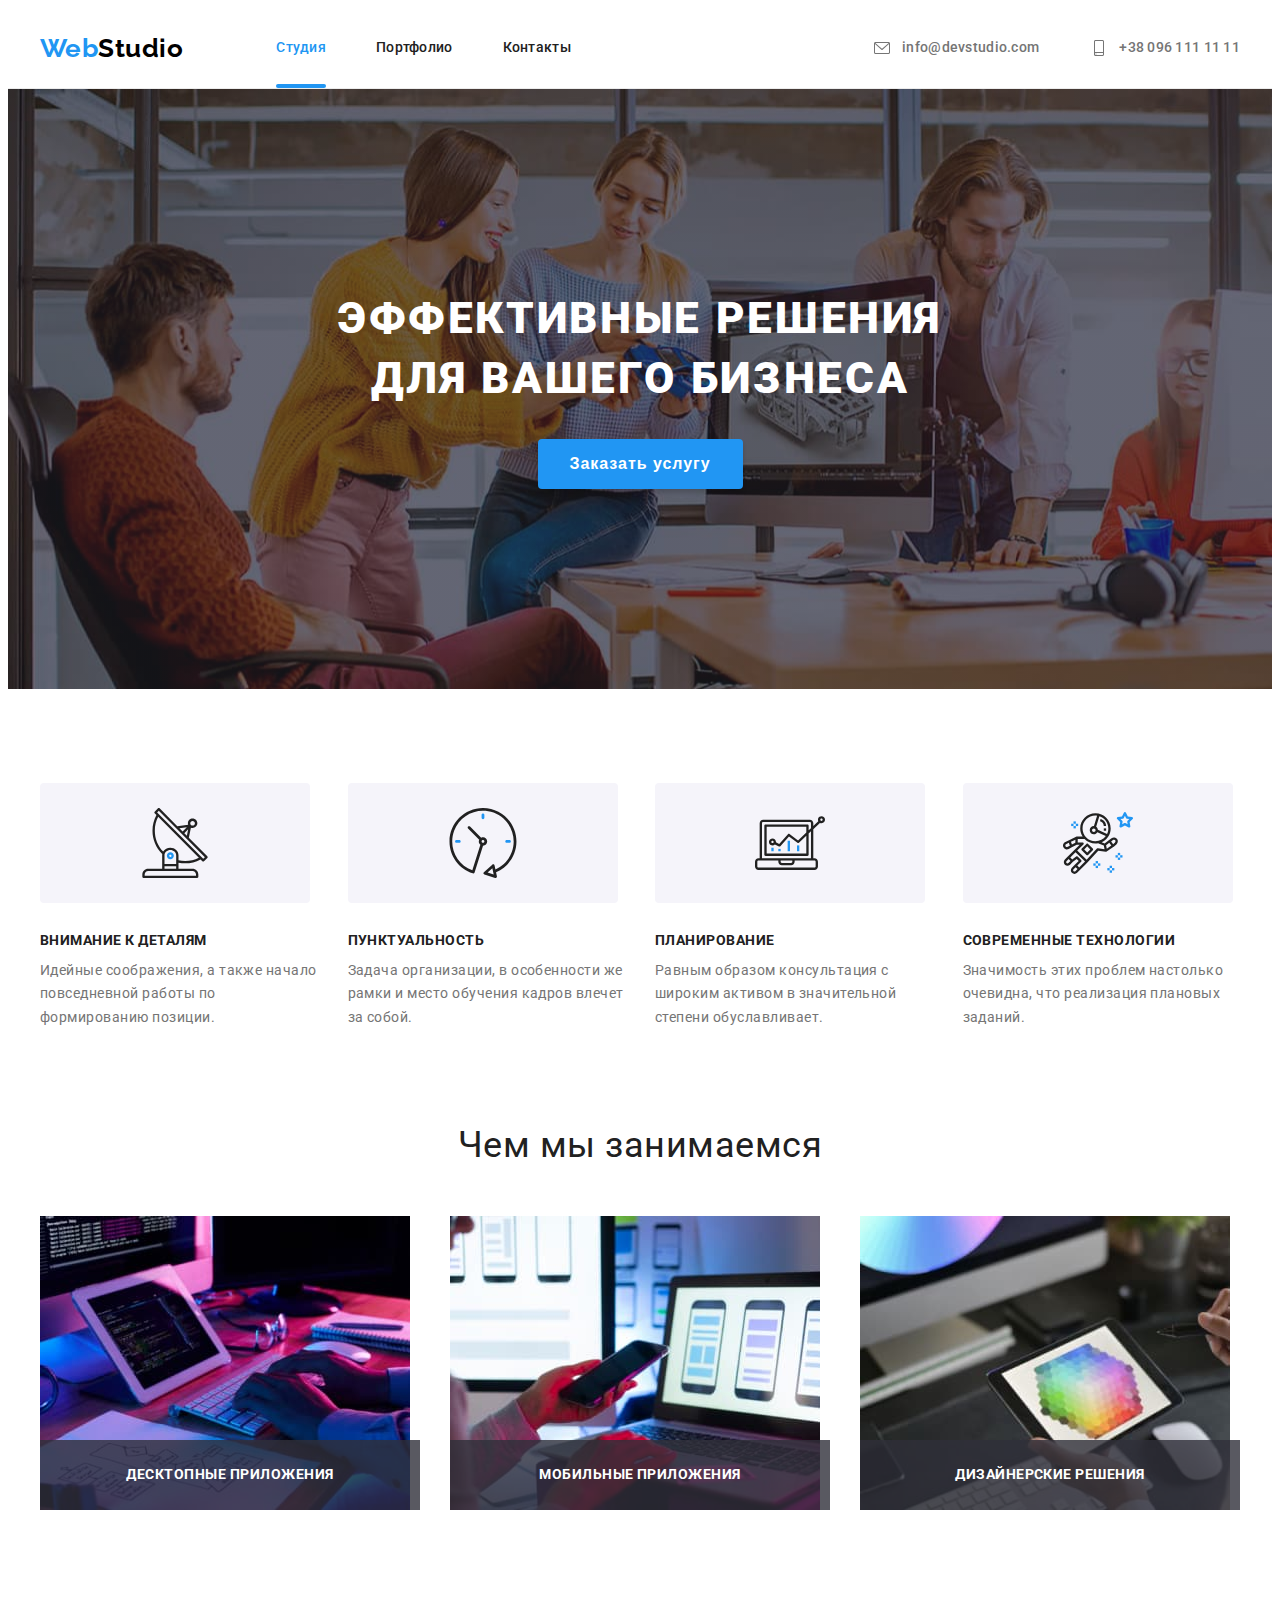
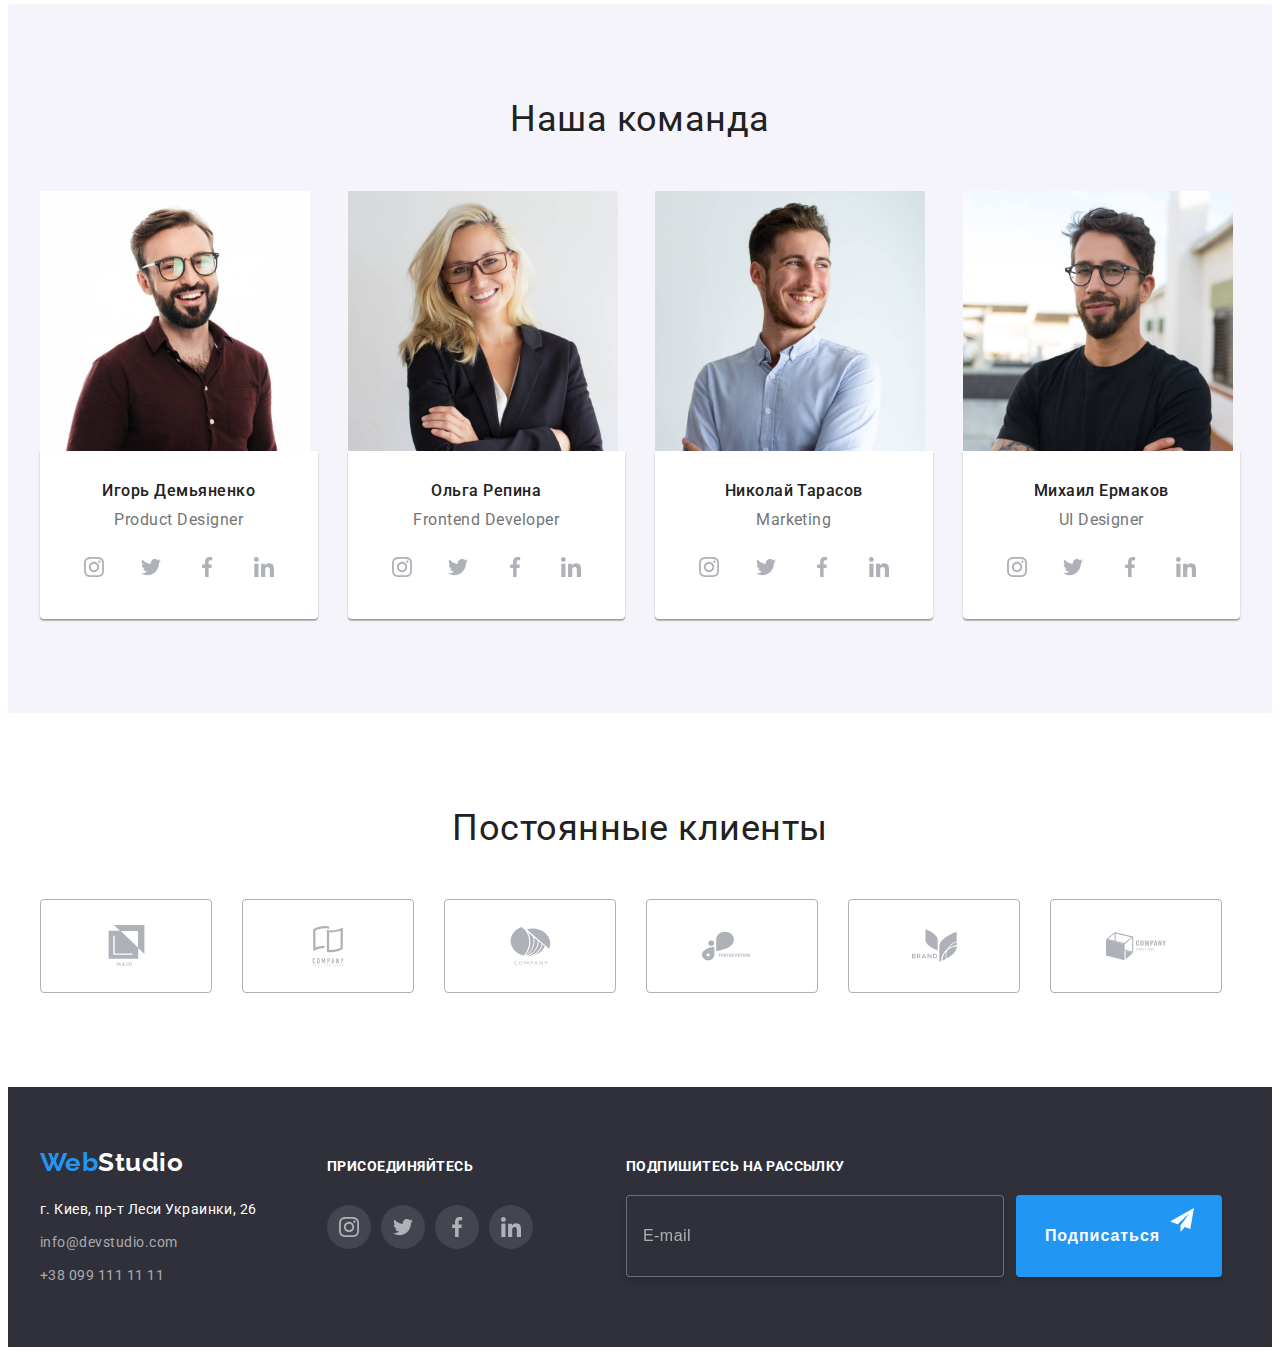
==== commit 724d66fa: "делает по БЭМу секцию Постоянные клиенты" ====
--- a/index.html
+++ b/index.html
@@ -32,7 +32,7 @@
         <nav class="navigation">
           <ul class="nav-list list">
             <li class="nav-list__item">
-              <a class="nav-list__link active-page link" href="">Студия</a>
+              <a class="nav-list__link nav-list__link_active-page link" href="">Студия</a>
             </li>
             <li class="nav-list__item">
               <a class="nav-list__link link" href="./portfolio.html">Портфолио</a>
@@ -42,7 +42,7 @@
             </li>
           </ul>
         </nav>
-        <ul class="contact-list list">
+        <ul class="contact-list header__contact-list list">
           <li class="contact-list__item">
             <a class="contact-list__link link" href="mailto:info@devstudio.com">
               <svg class="contact-list__icon" width="20" height="16">
@@ -79,47 +79,47 @@
         <div class="container">
           <h2 class="title visually-hidden">Наши преимущества</h2>
           <ul class="benefits-list list">
-            <li class="benefits-list-item">
-              <div class="benefits-list-item-icon">
+            <li class="benefits-list__item">
+              <div class="benefits-list__icon">
                 <svg width="70" height="70">
                   <use href="./images/sprite.svg#icon-antenna"></use>
                 </svg>
               </div>
-              <h3 class="benefits-list-title">Внимание к деталям</h3>
-              <p class="benefits-description">
+              <h3 class="benefits-list__title">Внимание к деталям</h3>
+              <p class="benefits-list__description">
                 Идейные соображения, а также начало повседневной работы по формированию позиции.
               </p>
             </li>
-            <li class="benefits-list-item">
-              <div class="benefits-list-item-icon">
+            <li class="benefits-list__item">
+              <div class="benefits-list__icon">
                 <svg width="70" height="70">
                   <use href="./images/sprite.svg#icon-clock"></use>
                 </svg>
               </div>
-              <h3 class="benefits-list-title">Пунктуальность</h3>
-              <p class="benefits-description">
+              <h3 class="benefits-list__title">Пунктуальность</h3>
+              <p class="benefits-list__description">
                 Задача организации, в особенности же рамки и место обучения кадров влечет за собой.
               </p>
             </li>
-            <li class="benefits-list-item">
-              <div class="benefits-list-item-icon">
+            <li class="benefits-list__item">
+              <div class="benefits-list__icon">
                 <svg width="70" height="70">
                   <use href="./images/sprite.svg#icon-diagram"></use>
                 </svg>
               </div>
-              <h3 class="benefits-list-title">Планирование</h3>
-              <p class="benefits-description">
+              <h3 class="benefits-list__title">Планирование</h3>
+              <p class="benefits-list__description">
                 Равным образом консультация с широким активом в значительной степени обуславливает.
               </p>
             </li>
-            <li class="benefits-list-item">
-              <div class="benefits-list-item-icon">
+            <li class="benefits-list__item">
+              <div class="benefits-list__icon">
                 <svg width="70" height="70">
                   <use href="./images/sprite.svg#icon-astronaut"></use>
                 </svg>
               </div>
-              <h3 class="benefits-list-title">Современные технологии</h3>
-              <p class="benefits-description">
+              <h3 class="benefits-list__title">Современные технологии</h3>
+              <p class="benefits-list__description">
                 Значимость этих проблем настолько очевидна, что реализация плановых заданий.
               </p>
             </li>
@@ -132,37 +132,37 @@
         <div class="container">
           <h2 class="title">Чем мы занимаемся</h2>
           <ul class="activity-list list">
-            <li class="activity-list-item">
+            <li class="activity-list__item">
               <a href="">
-                <div class="activity-list-img">
+                <div class="activity-list__img">
                   <img
                     src="./images/activity/img1.jpg"
                     alt="Планшет и клавиатура"
                     width="370"
                     height="294"
                   />
-                  <p class="activity-list-description">Десктопные приложения</p>
+                  <p class="activity-list__description">Десктопные приложения</p>
                 </div>
               </a>
             </li>
-            <li class="activity-list-item">
+            <li class="activity-list__item">
               <a href="">
-                <div class="activity-list-img">
+                <div class="activity-list__img">
                   <img
                     src="./images/activity/img2.jpg"
                     alt="Ноутбук и телефон"
                     width="370"
                     height="294"
                   />
-                  <p class="activity-list-description">Мобильные приложения</p>
+                  <p class="activity-list__description">Мобильные приложения</p>
                 </div>
               </a>
             </li>
-            <li class="activity-list-item">
+            <li class="activity-list__item">
               <a href="">
-                <div class="activity-list-img">
+                <div class="activity-list__img">
                   <img src="./images/activity/img3.jpg" alt="Планшет" width="370" height="294" />
-                  <p class="activity-list-description">Дизайнерские решения</p>
+                  <p class="activity-list__description">Дизайнерские решения</p>
                 </div>
               </a>
             </li>
@@ -175,41 +175,41 @@
         <div class="container">
           <h2 class="title">Наша команда</h2>
           <ul class="team-list list">
-            <li class="team-list-item">
+            <li class="team-list__item">
               <img
                 src="./images/command/foto-1.jpg"
                 alt="Игорь Демьяненко"
                 width="270"
                 height="260"
               />
-              <div class="team-list-item-wrapper">
-                <h3 class="team-list-title">Игорь Демьяненко</h3>
-                <p class="team-list-description" lang="en">Product Designer</p>
+              <div class="team-list__wrapper">
+                <h3 class="team-list__title">Игорь Демьяненко</h3>
+                <p class="team-list__description" lang="en">Product Designer</p>
                 <ul class="list-social list">
                   <li>
-                    <a class="list-social-link" href="">
-                      <svg class="list-social-link-icon" width="20" height="20">
+                    <a class="list-social__link" href="">
+                      <svg class="list-social__icon" width="20" height="20">
                         <use href="./images/sprite.svg#icon-instagram"></use>
                       </svg>
                     </a>
                   </li>
                   <li>
-                    <a class="list-social-link" href="">
-                      <svg class="list-social-link-icon" width="20" height="20">
+                    <a class="list-social__link" href="">
+                      <svg class="list-social__icon" width="20" height="20">
                         <use href="./images/sprite.svg#icon-twitter"></use>
                       </svg>
                     </a>
                   </li>
                   <li>
-                    <a class="list-social-link" href="">
-                      <svg class="list-social-link-icon" width="20" height="20">
+                    <a class="list-social__link" href="">
+                      <svg class="list-social__icon" width="20" height="20">
                         <use href="./images/sprite.svg#icon-facebook"></use>
                       </svg>
                     </a>
                   </li>
                   <li>
-                    <a class="list-social-link" href="">
-                      <svg class="list-social-link-icon" width="20" height="20">
+                    <a class="list-social__link" href="">
+                      <svg class="list-social__icon" width="20" height="20">
                         <use href="./images/sprite.svg#icon-linkedin"></use>
                       </svg>
                     </a>
@@ -217,36 +217,36 @@
                 </ul>
               </div>
             </li>
-            <li class="team-list-item">
+            <li class="team-list__item">
               <img src="./images/command/foto-2.jpg" alt="Ольга Репина" width="270" height="260" />
-              <div class="team-list-item-wrapper">
-                <h3 class="team-list-title">Ольга Репина</h3>
-                <p class="team-list-description" lang="en">Frontend Developer</p>
+              <div class="team-list__wrapper">
+                <h3 class="team-list__title">Ольга Репина</h3>
+                <p class="team-list__description" lang="en">Frontend Developer</p>
                 <ul class="list-social list">
                   <li>
-                    <a class="list-social-link" href="">
-                      <svg class="list-social-link-icon" width="20" height="20">
+                    <a class="list-social__link" href="">
+                      <svg class="list-social__icon" width="20" height="20">
                         <use href="./images/sprite.svg#icon-instagram"></use>
                       </svg>
                     </a>
                   </li>
                   <li>
-                    <a class="list-social-link" href="">
-                      <svg class="list-social-link-icon" width="20" height="20">
+                    <a class="list-social__link" href="">
+                      <svg class="list-social__icon" width="20" height="20">
                         <use href="./images/sprite.svg#icon-twitter"></use>
                       </svg>
                     </a>
                   </li>
                   <li>
-                    <a class="list-social-link" href="">
-                      <svg class="list-social-link-icon" width="20" height="20">
+                    <a class="list-social__link" href="">
+                      <svg class="list-social__icon" width="20" height="20">
                         <use href="./images/sprite.svg#icon-facebook"></use>
                       </svg>
                     </a>
                   </li>
                   <li>
-                    <a class="list-social-link" href="">
-                      <svg class="list-social-link-icon" width="20" height="20">
+                    <a class="list-social__link" href="">
+                      <svg class="list-social__icon" width="20" height="20">
                         <use href="./images/sprite.svg#icon-linkedin"></use>
                       </svg>
                     </a>
@@ -254,41 +254,41 @@
                 </ul>
               </div>
             </li>
-            <li class="team-list-item">
+            <li class="team-list__item">
               <img
                 src="./images/command/foto-3.jpg"
                 alt="Николай Тарасов"
                 width="270"
                 height="260"
               />
-              <div class="team-list-item-wrapper">
-                <h3 class="team-list-title">Николай Тарасов</h3>
-                <p class="team-list-description" lang="en">Marketing</p>
+              <div class="team-list__wrapper">
+                <h3 class="team-list__title">Николай Тарасов</h3>
+                <p class="team-list__description" lang="en">Marketing</p>
                 <ul class="list-social list">
                   <li>
-                    <a class="list-social-link" href="">
-                      <svg class="list-social-link-icon" width="20" height="20">
+                    <a class="list-social__link" href="">
+                      <svg class="list-social__icon" width="20" height="20">
                         <use href="./images/sprite.svg#icon-instagram"></use>
                       </svg>
                     </a>
                   </li>
                   <li>
-                    <a class="list-social-link" href="">
-                      <svg class="list-social-link-icon" width="20" height="20">
+                    <a class="list-social__link" href="">
+                      <svg class="list-social__icon" width="20" height="20">
                         <use href="./images/sprite.svg#icon-twitter"></use>
                       </svg>
                     </a>
                   </li>
                   <li>
-                    <a class="list-social-link" href="">
-                      <svg class="list-social-link-icon" width="20" height="20">
+                    <a class="list-social__link" href="">
+                      <svg class="list-social__icon" width="20" height="20">
                         <use href="./images/sprite.svg#icon-facebook"></use>
                       </svg>
                     </a>
                   </li>
                   <li>
-                    <a class="list-social-link" href="">
-                      <svg class="list-social-link-icon" width="20" height="20">
+                    <a class="list-social__link" href="">
+                      <svg class="list-social__icon" width="20" height="20">
                         <use href="./images/sprite.svg#icon-linkedin"></use>
                       </svg>
                     </a>
@@ -296,41 +296,41 @@
                 </ul>
               </div>
             </li>
-            <li class="team-list-item">
+            <li class="team-list__item">
               <img
                 src="./images/command/foto-4.jpg"
                 alt="Михаил Ермаков"
                 width="270"
                 height="260"
               />
-              <div class="team-list-item-wrapper">
-                <h3 class="team-list-title">Михаил Ермаков</h3>
-                <p class="team-list-description" lang="en">UI Designer</p>
+              <div class="team-list__wrapper">
+                <h3 class="team-list__title">Михаил Ермаков</h3>
+                <p class="team-list__description" lang="en">UI Designer</p>
                 <ul class="list-social list">
                   <li>
-                    <a class="list-social-link" href="">
-                      <svg class="list-social-link-icon" width="20" height="20">
+                    <a class="list-social__link" href="">
+                      <svg class="list-social__icon" width="20" height="20">
                         <use href="./images/sprite.svg#icon-instagram"></use>
                       </svg>
                     </a>
                   </li>
                   <li>
-                    <a class="list-social-link" href="">
-                      <svg class="list-social-link-icon" width="20" height="20">
+                    <a class="list-social__link" href="">
+                      <svg class="list-social__icon" width="20" height="20">
                         <use href="./images/sprite.svg#icon-twitter"></use>
                       </svg>
                     </a>
                   </li>
                   <li>
-                    <a class="list-social-link" href="">
-                      <svg class="list-social-link-icon" width="20" height="20">
+                    <a class="list-social__link" href="">
+                      <svg class="list-social__icon" width="20" height="20">
                         <use href="./images/sprite.svg#icon-facebook"></use>
                       </svg>
                     </a>
                   </li>
                   <li>
-                    <a class="list-social-link" href="">
-                      <svg class="list-social-link-icon" width="20" height="20">
+                    <a class="list-social__link" href="">
+                      <svg class="list-social__icon" width="20" height="20">
                         <use href="./images/sprite.svg#icon-linkedin"></use>
                       </svg>
                     </a>
@@ -347,44 +347,44 @@
         <div class="container">
           <h2 class="title">Постоянные клиенты</h2>
           <ul class="clients-list list">
-            <li class="clients-list-item">
-              <a class="clients-list-link" href="">
-                <svg class="clients-list-link-icon" width="41" height="47">
+            <li class="clients-list__item">
+              <a class="clients-list__link" href="">
+                <svg class="clients-list__icon" width="41" height="47">
                   <use href="./images/sprite.svg#icon-client-one"></use>
                 </svg>
               </a>
             </li>
-            <li class="clients-list-item">
-              <a class="clients-list-link" href="">
-                <svg class="clients-list-link-icon" width="40" height="52">
+            <li class="clients-list__item">
+              <a class="clients-list__link" href="">
+                <svg class="clients-list__icon" width="40" height="52">
                   <use href="./images/sprite.svg#icon-client-two"></use>
                 </svg>
               </a>
             </li>
-            <li class="clients-list-item">
-              <a class="clients-list-link" href="">
-                <svg class="clients-list-link-icon" width="43" height="41">
+            <li class="clients-list__item">
+              <a class="clients-list__link" href="">
+                <svg class="clients-list__icon" width="43" height="41">
                   <use href="./images/sprite.svg#icon-client-three"></use>
                 </svg>
               </a>
             </li>
-            <li class="clients-list-item">
-              <a class="clients-list-link" href="">
-                <svg class="clients-list-link-icon" width="106" height="60">
+            <li class="clients-list__item">
+              <a class="clients-list__link" href="">
+                <svg class="clients-list__icon" width="106" height="60">
                   <use href="./images/sprite.svg#icon-client-four"></use>
                 </svg>
               </a>
             </li>
-            <li class="clients-list-item">
-              <a class="clients-list-link" href="">
-                <svg class="clients-list-link-icon" width="63" height="45">
+            <li class="clients-list__item">
+              <a class="clients-list__link" href="">
+                <svg class="clients-list__icon" width="63" height="45">
                   <use href="./images/sprite.svg#icon-client-five"></use>
                 </svg>
               </a>
             </li>
-            <li class="clients-list-item">
-              <a class="clients-list-link" href="">
-                <svg class="clients-list-link-icon" width="106" height="60">
+            <li class="clients-list__item">
+              <a class="clients-list__link" href="">
+                <svg class="clients-list__icon" width="106" height="60">
                   <use href="./images/sprite.svg#icon-client-six"></use>
                 </svg>
               </a>
@@ -430,31 +430,31 @@
         </div>
         <div class="subscription-wrapper">
           <p class="subscription">присоединяйтесь</p>
-          <ul class="list-social subscription-list list">
-            <li class="subscription-list-item">
-              <a class="list-social-link subscription-list-link" href="">
-                <svg class="subscription-list-icon" width="20" height="20">
+          <ul class="list-social footer__list-social list">
+            <li class="list-social__item">
+              <a class="list-social__link list-social__link_bg-dark" href="">
+                <svg class="list-social__icon list-social__icon_theme-light" width="20" height="20">
                   <use href="./images/sprite.svg#icon-instagram"></use>
                 </svg>
               </a>
             </li>
-            <li class="subscription-list-item">
-              <a class="list-social-link subscription-list-link" href="">
-                <svg class="subscription-list-icon" width="20" height="20">
+            <li class="list-social__item">
+              <a class="list-social__link list-social__link_bg-dark" href="">
+                <svg class="list-social__icon list-social__icon_theme-light" width="20" height="20">
                   <use href="./images/sprite.svg#icon-twitter"></use>
                 </svg>
               </a>
             </li>
-            <li class="subscription-list-item">
-              <a class="list-social-link subscription-list-link" href="">
-                <svg class="subscription-list-icon" width="20" height="20">
+            <li class="list-social__item">
+              <a class="list-social__link list-social__link_bg-dark" href="">
+                <svg class="list-social__icon list-social__icon_theme-light" width="20" height="20">
                   <use href="./images/sprite.svg#icon-facebook"></use>
                 </svg>
               </a>
             </li>
-            <li class="subscription-list-item">
-              <a class="list-social-link subscription-list-link" href="">
-                <svg class="subscription-list-icon" width="20" height="20">
+            <li class="list-social__item">
+              <a class="list-social__link list-social__link_bg-dark" href="">
+                <svg class="list-social__icon list-social__icon_theme-light" width="20" height="20">
                   <use href="./images/sprite.svg#icon-linkedin"></use>
                 </svg>
               </a>
--- a/css/main.min.css
+++ b/css/main.min.css
@@ -1,2 +1,2 @@
-:root{--primary-font-family: Roboto, sans-serif;--secondary-font-family: Raleway, sans-serif;--primary-text-color: #212121;--secondary-text-color: #757575;--light-text-color: #ffffff;--dark-text-color: #000000;--accent-color: #2196f3;--primary-background-color: #ffffff;--secondary-background-color: #e5e5e5;--dark-background-color: #2f303a;--footer-form-text:rgba(255, 255, 255, 0.6);--bg-images-lianer-gradient: rgba(47, 48, 58, 0.4);--bg-activity-section: rgba(47, 48, 58, 0.8);--bg-cards-portfolio: rgba(33, 150, 243, 0.9);--bg-bd-modal: rgba(0, 0, 0, 0.2);--bg-modal-form-border: rgba(33, 33, 33, 0.2);--button-hover-color: #188ce8;--border-img-color: #eeeeee;--footer-contact-link-color: #ffffff99;--btn-portfolio-bg-color: #f5f4fa;--icon-social-color: #afb1b8;--transition-duration: 250ms;--transition-timing-function: cubic-bezier(0.4, 0, 0.2, 1)}.visually-hidden{position:absolute;width:1px;height:1px;margin:-1px;border:0;padding:0;white-space:nowrap;clip-path:inset(100%);clip:rect(0 0 0 0);overflow:hidden}body{font-family:var(--primary-font-family);letter-spacing:0.03em;color:var(--primary-text-color);background-color:var(--primary-background-color)}h1,h2,h3,h4,h5,h6,p{margin:0}img{display:block;max-width:100%;height:auto}.link{text-decoration:none;color:currentColor}.list{list-style:none;padding:0;margin:0}.section{padding-top:94px;padding-bottom:94px}.container{width:1200px;margin:0 auto;padding-left:15px;padding-right:15px}.indent{display:block}.logo{display:block;font-family:var(--secondary-font-family);font-size:26px;font-weight:700;line-height:1.19;color:var(--dark-text-color)}.header__logo{margin-right:93px}.logo__text{color:var(--accent-color)}.logo__text-footer{color:var(--light-text-color)}.btn{min-width:200px;padding:10px 32px;border:none;border-radius:4px;font-size:16px;font-weight:700;line-height:1.87;align-items:center;letter-spacing:0.06em;cursor:pointer;color:var(--light-text-color);background-color:var(--accent-color);box-shadow:0px 4px 4px rgba(0,0,0,0.15);transition:background-color var(--transition-duration) var(--transition-timing-function),box-shadow var(--transition-duration) var(--transition-timing-function)}.btn:hover,.btn:focus{background-color:var(--button-hover-color);box-shadow:0px 4px 4px rgba(0,0,0,0.15)}.title{font-size:36px;font-weight:400;line-height:1.17;margin-bottom:50px;text-align:center}.list-social{display:flex;justify-content:space-between;margin-right:32px;margin-left:32px}.list-social-link{display:flex;width:44px;height:44px;border-radius:50%;justify-content:center;align-items:center;transition:background-color var(--transition-duration) var(--transition-timing-function)}.list-social-link:hover,.list-social-link:focus{background-color:var(--accent-color)}.list-social-link-icon{fill:var(--icon-social-color);transition:fill var(--transition-duration) var(--transition-timing-function)}.list-social-link:hover .list-social-link-icon,.list-social-link:focus .list-social-link-icon{fill:var(--light-text-color)}.backdrop{position:fixed;left:0;top:0;width:100vw;height:100vh;background:var(--bg-bd-modal);transition:transform var(--transition-duration) var(--transition-timing-function)}.backdrop.is-hidden{opacity:0;visibility:hidden;pointer-events:none}.modal{position:absolute;top:50%;left:50%;transform:translate(-50%, -50%) scale(1);width:528px;height:581px;background:var(--primary-background-color);box-shadow:0px 1px 3px rgba(0,0,0,0.12),0px 1px 1px rgba(0,0,0,0.14),0px 2px 1px rgba(0,0,0,0.2);border-radius:4px;padding:40px}.backdrop.is-hidden .modal{transform:scale(1.1)}.modal-btn-close{position:absolute;right:8px;top:8px;display:flex;justify-content:center;align-items:center;width:30px;height:30px;border-radius:50%;background:var(--primary-background-color);border:1px solid rgba(0,0,0,0.1);padding:0;cursor:pointer;transition:fill var(--transition-duration) var(--transition-timing-function)}.modal-btn-close:hover,.modal-btn-close:focus{outline:none;fill:var(--accent-color)}.contact-form-name{margin-bottom:12px;font-size:20px;font-weight:700;line-height:1.15;text-align:center;color:var(--primary-text-color)}.contact-form-label{display:block}.contact-form-label-data{margin-bottom:4px;display:inline-block;font-size:12px;font-weight:400;line-height:1.17;letter-spacing:0.01em;color:var(--secondary-text-color)}.contact-form-label-wrapper{position:relative;display:block}.contact-form-input{padding-left:42px;padding-right:0;width:100%;height:40px;border:1px solid var(--bg-modal-form-border);border-radius:4px;transition:border-color var(--transition-duration) var(--transition-timing-function),fill var(--transition-duration) var(--transition-timing-function)}.contact-form-input:focus{outline:none;border-color:var(--accent-color);background-color:var(--primary-background-color);cursor:pointer}.contact-form-input:not(:placeholder-shown):required{border-color:var(--accent-color);background-color:var(--primary-background-color)}.contact-form-icon{position:absolute;left:12px;top:11px}.contact-form-input:focus+.contact-form-icon{fill:var(--accent-color)}.contact-form-input:not(:placeholder-shown):required+.contact-form-icon{fill:var(--accent-color)}.contact-form-message{padding:12px 16px;width:100%;height:120px;resize:none;border:1px solid var(--bg-modal-form-border);border-radius:4px;transition:border-color var(--transition-duration) var(--transition-timing-function)}.contact-form-message:focus{outline:none;border-color:var(--accent-color);cursor:pointer}.contact-form-message::placeholder{font-size:12px;font-weight:400;line-height:1.17;letter-spacing:0.01em;color:rgba(117,117,117,0.5)}.contact-form-message:not(:placeholder-shown){border-color:var(--accent-color);background-color:var(--primary-background-color)}.contact-form-checkbox-wrapper{position:relative;margin-top:20px;margin-bottom:30px;display:flex;align-items:center;justify-content:center}.contact-form-checkbox-label{display:flex;align-items:center}.contact-form-checkbox-icon{margin-right:8px;fill:var(--primary-text-color)}.contact-form-checkbox:focus+.contact-form-checkbox-label>.contact-form-checkbox-icon{fill:var(--accent-color)}.contact-form-checkbox:checked+.contact-form-checkbox-label>.contact-form-checkbox-icon{background-color:var(--accent-color);fill:var(--accent-color)}.contact-form-checkbox-icon-check{position:absolute;left:17px;top:50%;transform:translateY(-50%);opacity:0}.contact-form-checkbox:checked+.contact-form-checkbox-label>.contact-form-checkbox-icon-check{opacity:1}.contact-form-checkbox-label{margin-left:8px;font-size:14px;font-weight:400;line-height:1.71;color:var(--secondary-text-color)}.contact-form-checkbox-label-link{color:var(--accent-color)}.contact-form-checkbox-btn{display:block;margin:0 auto;outline:none;padding:10px 55px}.header{border-bottom:1px solid #ececec}.header>.container{display:flex;align-items:center}.nav-list{display:flex;align-items:center}.nav-list__item{margin-right:50px}.nav-list__item:last-child{margin-right:0}.nav-list__link{position:relative;display:block;padding-top:32px;padding-bottom:32px;font-size:14px;font-weight:500;line-height:1.14;letter-spacing:0.02em;transition:color var(--transition-duration) var(--transition-timing-function)}.nav-list__link:hover,.nav-list__link:focus{color:var(--accent-color)}.active-page{color:var(--accent-color)}.active-page::after{position:absolute;left:0;bottom:0;content:'';display:block;width:100%;height:4px;border-radius:2px;background-color:var(--accent-color)}.contact-list{display:flex;margin-left:auto;align-items:center}.contact-list__item{margin-right:50px}.contact-list__item:last-child{margin-right:0}.contact-list__link{display:flex;justify-content:center;align-items:center;padding-top:32px;padding-bottom:32px;font-size:14px;font-weight:500;line-height:1.14;letter-spacing:0.02em;color:var(--secondary-text-color)}.contact-list__link:hover,.contact-list__link:focus{color:var(--accent-color)}.contact-list__icon{margin-right:10px;fill:var(--secondary-text-color);transition:fill var(--transition-duration) var(--transition-timing-function)}.contact-list__link:hover .contact-list__icon,.contact-list__link:focus .contact-list__icon{fill:var(--accent-color)}.hero{padding-top:200px;padding-bottom:200px;margin:0 auto;max-width:1600px;text-align:center;background-color:var(--dark-background-color);background-image:linear-gradient(var(--bg-images-lianer-gradient), var(--bg-images-lianer-gradient)),url(../images/hero/bg-fon-hero.jpg);background-size:cover}.hero-title{margin-bottom:30px;font-size:44px;font-weight:900;line-height:1.36;text-align:center;letter-spacing:0.06em;text-transform:uppercase;color:var(--light-text-color)}.benefits{padding-bottom:0}.benefits-list{display:flex;margin-left:-30px;margin-top:-30px}.benefits-list-item{flex-basis:calc((100% - 120px) / 4);margin-left:30px;margin-top:30px}.benefits-list-item-icon{display:flex;width:270px;height:120px;margin-bottom:30px;border-radius:4px;justify-content:center;align-items:center;background:var(--btn-portfolio-bg-color)}.benefits-list-title{margin-bottom:10px;font-size:14px;font-weight:700;line-height:1.14;text-transform:uppercase;text-align:left}.benefits-description{font-size:14px;font-weight:400;line-height:1.71;color:var(--secondary-text-color)}.activity-list{display:flex;margin-left:-30px;margin-top:-30px}.activity-list-item{flex-basis:calc((100% - 90px) / 3);margin-left:30px;margin-top:30px}.activity-list-img{position:relative}.activity-list-description{position:absolute;left:0;bottom:0;width:100%;font-size:14px;font-weight:700;line-height:1.14;text-align:center;text-transform:uppercase;color:var(--light-text-color);background:var(--bg-activity-section);padding-top:27px;padding-bottom:27px}.team{background-color:var(--btn-portfolio-bg-color)}.team-list{display:flex;margin-left:-30px;margin-top:-30px}.team-list-item{flex-basis:calc((100% - 120px) / 4);margin-left:30px;margin-top:30px}.team-list-item-wrapper{padding-top:30px;padding-bottom:30px;border-radius:0px 0px 4px 4px;box-shadow:0px 1px 3px rgba(0,0,0,0.12),0px 1px 1px rgba(0,0,0,0.14),0px 2px 1px rgba(0,0,0,0.2);background:var(--primary-background-color)}.team-list-title{margin-bottom:10px;font-size:16px;font-weight:500;line-height:1.19;text-align:center}.team-list-description{margin-bottom:16px;font-size:16px;font-weight:400;line-height:1.19;text-align:center;color:var(--secondary-text-color)}.clients-list{display:flex}.clients-list-item{margin-right:30px}.clients-list-item:last-child{margin-right:0}.clients-list-link{display:flex;width:170px;height:92px;border:1px solid var(--icon-social-color);border-radius:4px;justify-content:center;align-items:center;transition:border-color var(--transition-duration) var(--transition-timing-function)}.clients-list-link:hover{border-color:var(--accent-color);transition:fill var(--transition-duration) var(--transition-timing-function)}.clients-list-link-icon{fill:var(--icon-social-color)}.clients-list-link:hover .clients-list-link-icon,.clients-list-link:focus .clients-list-link-icon{fill:var(--accent-color)}.footer{background-color:var(--dark-background-color)}.footer{padding-top:60px;padding-bottom:60px}.footer>.container{display:flex;align-items:baseline}.footer-address{margin-top:20px;font-style:normal}.footer-address-list-item{margin-bottom:9px}.footer-address-list-item:last-child{margin-bottom:0}.footer-address-list-link{text-decoration:none;font-size:14px;font-weight:400;line-height:1.71;color:var(--light-text-color);transition:color var(--transition-duration) var(--transition-timing-function)}.footer-address-list-link:hover,.footer-address-list-link:focus{color:var(--accent-color)}.footer-contact-link{color:var(--footer-contact-link-color)}.subscription-wrapper{margin-left:70px}.subscription{margin-bottom:30px;font-size:14px;font-weight:700;line-height:1.14;text-transform:uppercase;color:var(--light-text-color)}.subscription-list{margin-left:0;margin-right:0}.subscription-list-link{background:rgba(255,255,255,0.1)}.subscription-list-item{margin-right:10px}.subscription-list-item:last-child{margin-right:0}.subscription-list-icon{fill:var(--light-text-color)}.subscribe-form{margin-left:93px}.subscribe-form-name{margin-bottom:20px}.subscribe-form-wrapper{position:relative;display:flex}.subscribe-form-email{outline:none;padding-top:15px;padding-bottom:15px;padding-left:16px;width:358px;height:50px;border:1px solid rgba(255,255,255,0.3);filter:drop-shadow(0px 4px 4px rgba(0,0,0,0.15));border-radius:4px;background-color:var(--dark-background-color);color:var(--footer-form-text);font-size:16px;font-weight:400;line-height:1.25;align-items:center}.subscribe-form-email::placeholder{font-size:16px;font-weight:400;line-height:1.25;align-items:center;letter-spacing:0.03em;color:var(--footer-form-text)}.subscribe-form-btn{margin-left:12px;padding-left:29px;padding-right:62px;padding-top:10px;padding-bottom:10px;min-width:200px;border:none;border-radius:4px;font-size:16px;font-weight:700;line-height:1.87;letter-spacing:0.06em;cursor:pointer;color:var(--light-text-color);background-color:var(--accent-color);box-shadow:0px 4px 4px rgba(0,0,0,0.15)}.subscribe-form-icon{position:absolute;right:28px;top:13px}
+:root{--primary-font-family: Roboto, sans-serif;--secondary-font-family: Raleway, sans-serif;--primary-text-color: #212121;--secondary-text-color: #757575;--light-text-color: #ffffff;--dark-text-color: #000000;--accent-color: #2196f3;--primary-background-color: #ffffff;--secondary-background-color: #e5e5e5;--dark-background-color: #2f303a;--footer-form-text:rgba(255, 255, 255, 0.6);--bg-images-lianer-gradient: rgba(47, 48, 58, 0.4);--bg-activity-section: rgba(47, 48, 58, 0.8);--bg-cards-portfolio: rgba(33, 150, 243, 0.9);--bg-bd-modal: rgba(0, 0, 0, 0.2);--bg-modal-form-border: rgba(33, 33, 33, 0.2);--button-hover-color: #188ce8;--border-img-color: #eeeeee;--footer-contact-link-color: #ffffff99;--btn-portfolio-bg-color: #f5f4fa;--icon-social-color: #afb1b8;--transition-duration: 250ms;--transition-timing-function: cubic-bezier(0.4, 0, 0.2, 1)}.visually-hidden{position:absolute;width:1px;height:1px;margin:-1px;border:0;padding:0;white-space:nowrap;clip-path:inset(100%);clip:rect(0 0 0 0);overflow:hidden}body{font-family:var(--primary-font-family);letter-spacing:0.03em;color:var(--primary-text-color);background-color:var(--primary-background-color)}h1,h2,h3,h4,h5,h6,p{margin:0}img{display:block;max-width:100%;height:auto}.link{text-decoration:none;color:currentColor}.list{list-style:none;padding:0;margin:0}.section{padding-top:94px;padding-bottom:94px}.container{width:1200px;margin:0 auto;padding-left:15px;padding-right:15px}.indent{display:block}.logo{display:block;font-family:var(--secondary-font-family);font-size:26px;font-weight:700;line-height:1.19;color:var(--dark-text-color)}.header__logo{margin-right:93px}.logo__text{color:var(--accent-color)}.logo__text-footer{color:var(--light-text-color)}.btn{min-width:200px;padding:10px 32px;border:none;border-radius:4px;font-size:16px;font-weight:700;line-height:1.87;align-items:center;letter-spacing:0.06em;cursor:pointer;color:var(--light-text-color);background-color:var(--accent-color);box-shadow:0px 4px 4px rgba(0,0,0,0.15);transition:background-color var(--transition-duration) var(--transition-timing-function),box-shadow var(--transition-duration) var(--transition-timing-function)}.btn:hover,.btn:focus{background-color:var(--button-hover-color);box-shadow:0px 4px 4px rgba(0,0,0,0.15)}.title{font-size:36px;font-weight:400;line-height:1.17;margin-bottom:50px;text-align:center}.list-social{display:flex;justify-content:space-between;margin-right:32px;margin-left:32px}.list-social__item{margin-right:10px}.list-social__item:last-child{margin-right:0}.list-social__link{display:flex;width:44px;height:44px;border-radius:50%;justify-content:center;align-items:center;transition:background-color var(--transition-duration) var(--transition-timing-function)}.list-social__link:hover,.list-social__link:focus{background-color:var(--accent-color)}.list-social__link_bg-dark{background:rgba(255,255,255,0.1)}.list-social__icon_theme-light{fill:var(--light-text-color)}.list-social__icon{fill:var(--icon-social-color);transition:fill var(--transition-duration) var(--transition-timing-function)}.list-social__link:hover .list-social__icon,.list-social__link:focus .list-social__icon{fill:var(--light-text-color)}.footer__list-social{margin-left:0;margin-right:0}.backdrop{position:fixed;left:0;top:0;width:100vw;height:100vh;background:var(--bg-bd-modal);transition:transform var(--transition-duration) var(--transition-timing-function)}.backdrop.is-hidden{opacity:0;visibility:hidden;pointer-events:none}.modal{position:absolute;top:50%;left:50%;transform:translate(-50%, -50%) scale(1);width:528px;height:581px;background:var(--primary-background-color);box-shadow:0px 1px 3px rgba(0,0,0,0.12),0px 1px 1px rgba(0,0,0,0.14),0px 2px 1px rgba(0,0,0,0.2);border-radius:4px;padding:40px}.backdrop.is-hidden .modal{transform:scale(1.1)}.modal-btn-close{position:absolute;right:8px;top:8px;display:flex;justify-content:center;align-items:center;width:30px;height:30px;border-radius:50%;background:var(--primary-background-color);border:1px solid rgba(0,0,0,0.1);padding:0;cursor:pointer;transition:fill var(--transition-duration) var(--transition-timing-function)}.modal-btn-close:hover,.modal-btn-close:focus{outline:none;fill:var(--accent-color)}.contact-form-name{margin-bottom:12px;font-size:20px;font-weight:700;line-height:1.15;text-align:center;color:var(--primary-text-color)}.contact-form-label{display:block}.contact-form-label-data{margin-bottom:4px;display:inline-block;font-size:12px;font-weight:400;line-height:1.17;letter-spacing:0.01em;color:var(--secondary-text-color)}.contact-form-label-wrapper{position:relative;display:block}.contact-form-input{padding-left:42px;padding-right:0;width:100%;height:40px;border:1px solid var(--bg-modal-form-border);border-radius:4px;transition:border-color var(--transition-duration) var(--transition-timing-function),fill var(--transition-duration) var(--transition-timing-function)}.contact-form-input:focus{outline:none;border-color:var(--accent-color);background-color:var(--primary-background-color);cursor:pointer}.contact-form-input:not(:placeholder-shown):required{border-color:var(--accent-color);background-color:var(--primary-background-color)}.contact-form-icon{position:absolute;left:12px;top:11px}.contact-form-input:focus+.contact-form-icon{fill:var(--accent-color)}.contact-form-input:not(:placeholder-shown):required+.contact-form-icon{fill:var(--accent-color)}.contact-form-message{padding:12px 16px;width:100%;height:120px;resize:none;border:1px solid var(--bg-modal-form-border);border-radius:4px;transition:border-color var(--transition-duration) var(--transition-timing-function)}.contact-form-message:focus{outline:none;border-color:var(--accent-color);cursor:pointer}.contact-form-message::placeholder{font-size:12px;font-weight:400;line-height:1.17;letter-spacing:0.01em;color:rgba(117,117,117,0.5)}.contact-form-message:not(:placeholder-shown){border-color:var(--accent-color);background-color:var(--primary-background-color)}.contact-form-checkbox-wrapper{position:relative;margin-top:20px;margin-bottom:30px;display:flex;align-items:center;justify-content:center}.contact-form-checkbox-label{display:flex;align-items:center}.contact-form-checkbox-icon{margin-right:8px;fill:var(--primary-text-color)}.contact-form-checkbox:focus+.contact-form-checkbox-label>.contact-form-checkbox-icon{fill:var(--accent-color)}.contact-form-checkbox:checked+.contact-form-checkbox-label>.contact-form-checkbox-icon{background-color:var(--accent-color);fill:var(--accent-color)}.contact-form-checkbox-icon-check{position:absolute;left:17px;top:50%;transform:translateY(-50%);opacity:0}.contact-form-checkbox:checked+.contact-form-checkbox-label>.contact-form-checkbox-icon-check{opacity:1}.contact-form-checkbox-label{margin-left:8px;font-size:14px;font-weight:400;line-height:1.71;color:var(--secondary-text-color)}.contact-form-checkbox-label-link{color:var(--accent-color)}.contact-form-checkbox-btn{display:block;margin:0 auto;outline:none;padding:10px 55px}.header{border-bottom:1px solid #ececec}.header>.container{display:flex;align-items:center}.nav-list{display:flex;align-items:center}.nav-list__item{margin-right:50px}.nav-list__item:last-child{margin-right:0}.nav-list__link{position:relative;display:block;padding-top:32px;padding-bottom:32px;font-size:14px;font-weight:500;line-height:1.14;letter-spacing:0.02em;transition:color var(--transition-duration) var(--transition-timing-function)}.nav-list__link:hover,.nav-list__link:focus{color:var(--accent-color)}.nav-list__link_active-page{color:var(--accent-color)}.nav-list__link_active-page::after{position:absolute;left:0;bottom:0;content:'';display:block;width:100%;height:4px;border-radius:2px;background-color:var(--accent-color)}.contact-list{display:flex;align-items:center}.header__contact-list{margin-left:auto}.contact-list__item{margin-right:50px}.contact-list__item:last-child{margin-right:0}.contact-list__link{display:flex;justify-content:center;align-items:center;padding-top:32px;padding-bottom:32px;font-size:14px;font-weight:500;line-height:1.14;letter-spacing:0.02em;color:var(--secondary-text-color)}.contact-list__link:hover,.contact-list__link:focus{color:var(--accent-color)}.contact-list__icon{margin-right:10px;fill:var(--secondary-text-color);transition:fill var(--transition-duration) var(--transition-timing-function)}.contact-list__link:hover .contact-list__icon,.contact-list__link:focus .contact-list__icon{fill:var(--accent-color)}.hero{padding-top:200px;padding-bottom:200px;margin:0 auto;max-width:1600px;text-align:center;background-color:var(--dark-background-color);background-image:linear-gradient(var(--bg-images-lianer-gradient), var(--bg-images-lianer-gradient)),url(../images/hero/bg-fon-hero.jpg);background-size:cover}.hero-title{margin-bottom:30px;font-size:44px;font-weight:900;line-height:1.36;text-align:center;letter-spacing:0.06em;text-transform:uppercase;color:var(--light-text-color)}.benefits{padding-bottom:0}.benefits-list{display:flex;margin-left:-30px;margin-top:-30px}.benefits-list__item{flex-basis:calc((100% - 120px) / 4);margin-left:30px;margin-top:30px}.benefits-list__icon{display:flex;width:270px;height:120px;margin-bottom:30px;border-radius:4px;justify-content:center;align-items:center;background:var(--btn-portfolio-bg-color)}.benefits-list__title{margin-bottom:10px;font-size:14px;font-weight:700;line-height:1.14;text-transform:uppercase;text-align:left}.benefits-list__description{font-size:14px;font-weight:400;line-height:1.71;color:var(--secondary-text-color)}.activity-list{display:flex;margin-left:-30px;margin-top:-30px}.activity-list__item{flex-basis:calc((100% - 90px) / 3);margin-left:30px;margin-top:30px}.activity-list__img{position:relative}.activity-list__description{position:absolute;left:0;bottom:0;width:100%;font-size:14px;font-weight:700;line-height:1.14;text-align:center;text-transform:uppercase;color:var(--light-text-color);background:var(--bg-activity-section);padding-top:27px;padding-bottom:27px}.team{background-color:var(--btn-portfolio-bg-color)}.team-list{display:flex;margin-left:-30px;margin-top:-30px}.team-list__item{flex-basis:calc((100% - 120px) / 4);margin-left:30px;margin-top:30px}.team-list__wrapper{padding-top:30px;padding-bottom:30px;border-radius:0px 0px 4px 4px;box-shadow:0px 1px 3px rgba(0,0,0,0.12),0px 1px 1px rgba(0,0,0,0.14),0px 2px 1px rgba(0,0,0,0.2);background:var(--primary-background-color)}.team-list__title{margin-bottom:10px;font-size:16px;font-weight:500;line-height:1.19;text-align:center}.team-list__description{margin-bottom:16px;font-size:16px;font-weight:400;line-height:1.19;text-align:center;color:var(--secondary-text-color)}.clients-list{display:flex}.clients-list__item{margin-right:30px}.clients-list__item:last-child{margin-right:0}.clients-list__link{display:flex;width:170px;height:92px;border:1px solid var(--icon-social-color);border-radius:4px;justify-content:center;align-items:center;transition:border-color var(--transition-duration) var(--transition-timing-function)}.clients-list__link:hover{border-color:var(--accent-color);transition:fill var(--transition-duration) var(--transition-timing-function)}.clients-list__icon{fill:var(--icon-social-color)}.clients-list__link:hover .clients-list__icon,.clients-list__link:focus .clients-list__icon{fill:var(--accent-color)}.footer{background-color:var(--dark-background-color)}.footer{padding-top:60px;padding-bottom:60px}.footer>.container{display:flex;align-items:baseline}.footer-address{margin-top:20px;font-style:normal}.footer-address-list-item{margin-bottom:9px}.footer-address-list-item:last-child{margin-bottom:0}.footer-address-list-link{text-decoration:none;font-size:14px;font-weight:400;line-height:1.71;color:var(--light-text-color);transition:color var(--transition-duration) var(--transition-timing-function)}.footer-address-list-link:hover,.footer-address-list-link:focus{color:var(--accent-color)}.footer-contact-link{color:var(--footer-contact-link-color)}.subscription-wrapper{margin-left:70px}.subscription{margin-bottom:30px;font-size:14px;font-weight:700;line-height:1.14;text-transform:uppercase;color:var(--light-text-color)}.subscribe-form{margin-left:93px}.subscribe-form-name{margin-bottom:20px}.subscribe-form-wrapper{position:relative;display:flex}.subscribe-form-email{outline:none;padding-top:15px;padding-bottom:15px;padding-left:16px;width:358px;height:50px;border:1px solid rgba(255,255,255,0.3);filter:drop-shadow(0px 4px 4px rgba(0,0,0,0.15));border-radius:4px;background-color:var(--dark-background-color);color:var(--footer-form-text);font-size:16px;font-weight:400;line-height:1.25;align-items:center}.subscribe-form-email::placeholder{font-size:16px;font-weight:400;line-height:1.25;align-items:center;letter-spacing:0.03em;color:var(--footer-form-text)}.subscribe-form-btn{margin-left:12px;padding-left:29px;padding-right:62px;padding-top:10px;padding-bottom:10px;min-width:200px;border:none;border-radius:4px;font-size:16px;font-weight:700;line-height:1.87;letter-spacing:0.06em;cursor:pointer;color:var(--light-text-color);background-color:var(--accent-color);box-shadow:0px 4px 4px rgba(0,0,0,0.15)}.subscribe-form-icon{position:absolute;right:28px;top:13px}
 /*# sourceMappingURL=main.min.css.map */